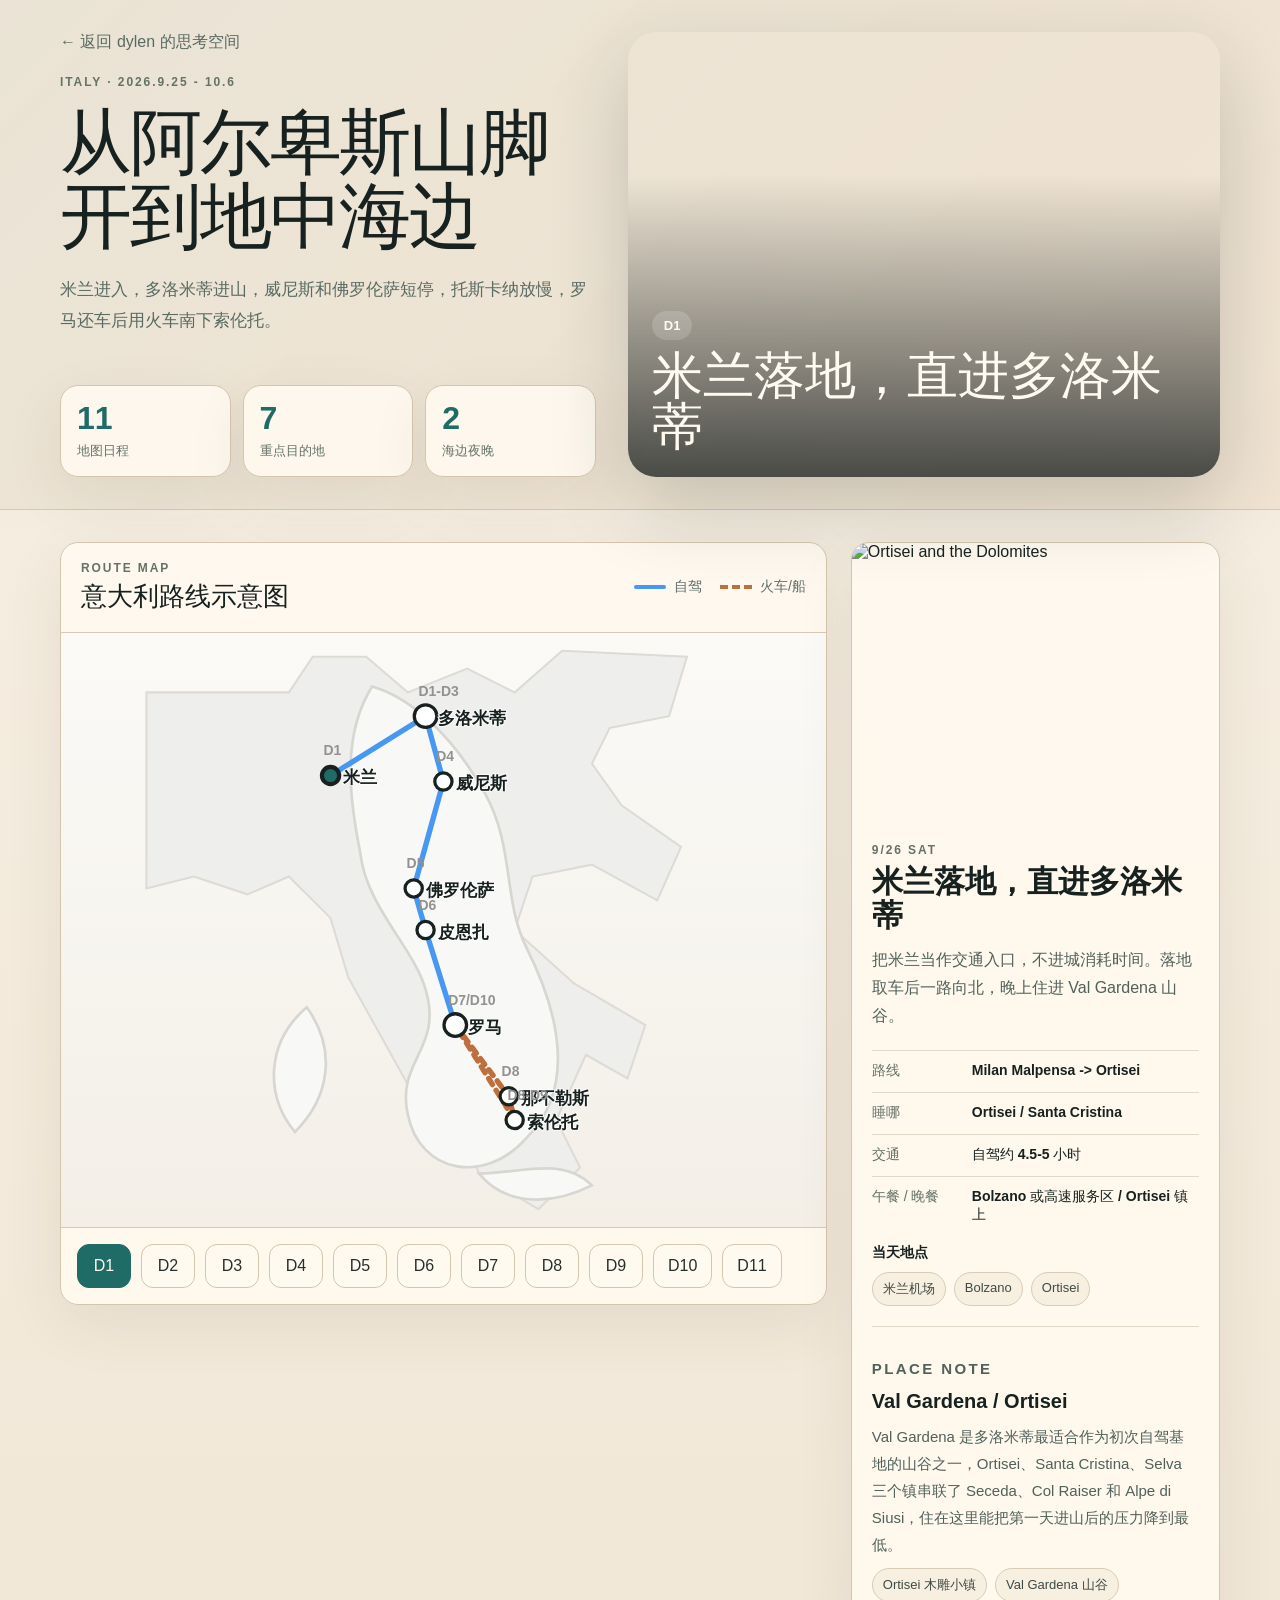
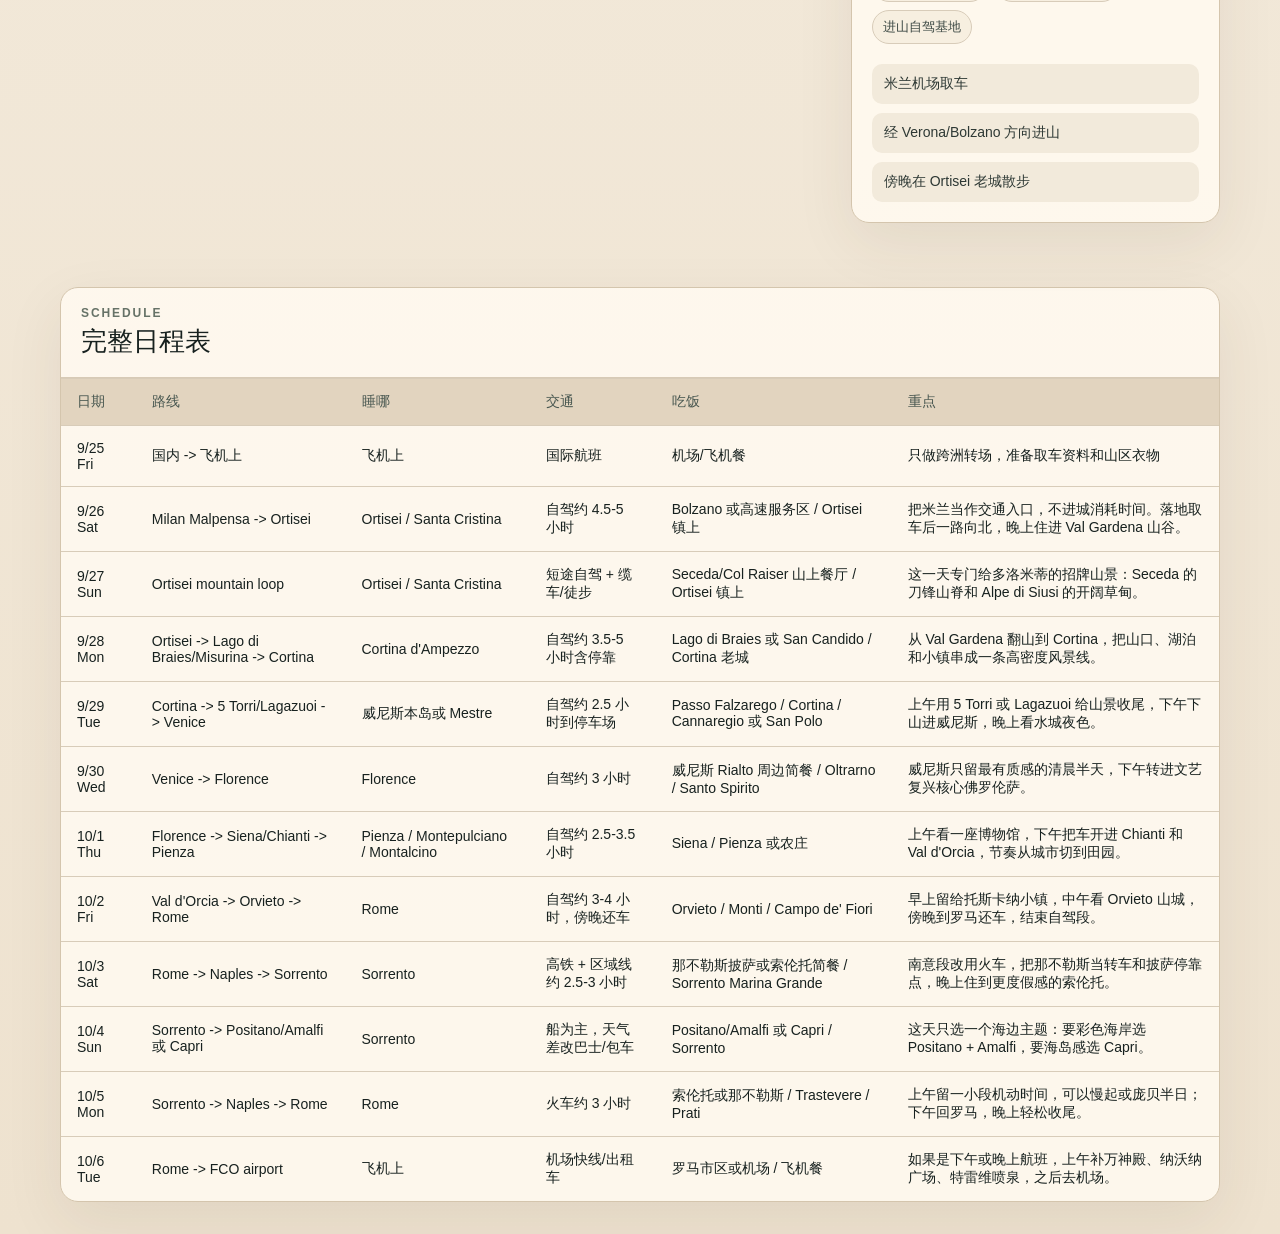
==== italy-october-trip.html @ 82076e87 "Update dylen thinking space" ====
<!doctype html>
<html lang="zh-CN">
  <head>
    <meta charset="utf-8" />
    <meta name="viewport" content="width=device-width, initial-scale=1" />
    <title>2026 十一意大利行程</title>
    <style>
      :root {
        --bg: #f2eadb;
        --paper: #fffaf0;
        --ink: #17211f;
        --muted: #596a63;
        --line: #d4c5ad;
        --teal: #1f6b65;
        --orange: #bf6f3d;
        --blue: #4698f3;
      }
      * { box-sizing: border-box; }
      body {
        margin: 0;
        background: radial-gradient(circle at top left, rgba(191,111,61,.14), transparent 34rem), linear-gradient(180deg,#f6efe3,#eee2cf);
        color: var(--ink);
        font-family: -apple-system, BlinkMacSystemFont, "Segoe UI", "PingFang SC", "Microsoft YaHei", sans-serif;
      }
      a { color: inherit; }
      .hero {
        border-bottom: 1px solid rgba(76,66,52,.16);
        background: linear-gradient(135deg, rgba(23,33,31,.05), rgba(191,111,61,.08)), #f5eedf;
      }
      .wrap {
        max-width: 1200px;
        margin: 0 auto;
        padding: 32px 20px;
      }
      .hero-grid {
        display: grid;
        grid-template-columns: .95fr 1.05fr;
        gap: 32px;
        align-items: stretch;
      }
      .eyebrow {
        margin: 0;
        color: #667267;
        font-size: 12px;
        font-weight: 700;
        letter-spacing: .16em;
        text-transform: uppercase;
      }
      h1 {
        margin: 16px 0 0;
        font-size: clamp(38px, 6vw, 72px);
        font-weight: 560;
        letter-spacing: -.03em;
        line-height: 1.03;
      }
      .lead {
        max-width: 620px;
        margin: 22px 0 0;
        color: var(--muted);
        font-size: 17px;
        line-height: 1.8;
      }
      .metrics {
        display: grid;
        grid-template-columns: repeat(3, 1fr);
        gap: 12px;
        margin-top: 48px;
      }
      .metric, .panel {
        border: 1px solid var(--line);
        border-radius: 18px;
        background: rgba(255,250,240,.9);
        box-shadow: 0 20px 60px rgba(67,55,39,.08);
      }
      .metric { padding: 16px; }
      .metric strong {
        display: block;
        color: var(--teal);
        font-size: 32px;
        line-height: 1;
      }
      .metric span {
        display: block;
        margin-top: 8px;
        color: #667267;
        font-size: 13px;
      }
      .hero-photo {
        min-height: 410px;
        overflow: hidden;
        border-radius: 28px;
        background: linear-gradient(180deg, transparent 32%, rgba(18,24,23,.75)), url("https://upload.wikimedia.org/wikipedia/commons/thumb/0/02/Urtij%C3%ABi_cun_l_Sela_Y_Saslonch_da_Tlesura.jpg/3840px-Urtij%C3%ABi_cun_l_Sela_Y_Saslonch_da_Tlesura.jpg") center/cover;
        box-shadow: 0 28px 80px rgba(29,39,37,.2);
        position: relative;
      }
      .hero-caption {
        position: absolute;
        left: 24px;
        right: 24px;
        bottom: 24px;
        color: #fffaf0;
      }
      .hero-caption span {
        display: inline-flex;
        margin-bottom: 10px;
        border-radius: 999px;
        background: rgba(255,255,255,.16);
        padding: 7px 12px;
        font-size: 13px;
        font-weight: 700;
      }
      .hero-caption strong {
        display: block;
        max-width: 560px;
        font-size: clamp(28px, 4vw, 54px);
        font-weight: 560;
        line-height: 1;
      }
      .main-grid {
        display: grid;
        grid-template-columns: 1.35fr .65fr;
        gap: 24px;
        align-items: start;
      }
      .panel-head {
        display: flex;
        align-items: center;
        justify-content: space-between;
        gap: 16px;
        border-bottom: 1px solid #d7cab6;
        padding: 18px 20px;
      }
      .panel-head h2, .table-title h2 {
        margin: 4px 0 0;
        font-size: 26px;
        font-weight: 560;
      }
      .legend {
        display: flex;
        gap: 18px;
        color: #61706b;
        font-size: 14px;
        white-space: nowrap;
      }
      .legend span { display: inline-flex; align-items: center; gap: 8px; }
      .swatch-drive, .swatch-rail { display: inline-block; width: 32px; }
      .swatch-drive { height: 4px; border-radius: 999px; background: var(--blue); }
      .swatch-rail { border-top: 4px dashed var(--orange); }
      .map {
        height: min(66vh, 620px);
        min-height: 460px;
        overflow: hidden;
        background: linear-gradient(180deg,#fbfaf7,#f3efe7);
      }
      .map svg { display: block; width: 100%; height: 100%; }
      .neighbor { fill: #eeeeec; stroke: #dedbd5; stroke-width: .35; }
      .italy, .island { fill: #f8f8f6; stroke: #d8d6d0; stroke-width: .45; }
      .drive, .rail { fill: none; stroke-linecap: round; stroke-linejoin: round; }
      .drive { stroke: var(--blue); stroke-width: .9; }
      .rail { stroke: var(--orange); stroke-dasharray: 1.2 1.15; stroke-width: .9; }
      .stop { cursor: pointer; }
      .stop circle {
        fill: #fff;
        stroke: #18211f;
        stroke-width: .55;
      }
      .stop.is-active circle {
        fill: var(--teal);
        stroke-width: .7;
      }
      .stop .day {
        fill: #929292;
        font-size: 2.35px;
        font-weight: 600;
      }
      .stop .name {
        fill: #17211f;
        font-size: 2.9px;
        font-weight: 800;
        paint-order: stroke;
        stroke: rgba(255,255,255,.78);
        stroke-width: .34;
      }
      .day-buttons {
        display: flex;
        flex-wrap: wrap;
        gap: 10px;
        border-top: 1px solid #d7cab6;
        padding: 16px;
      }
      .day-button {
        min-width: 54px;
        border: 1px solid var(--line);
        border-radius: 12px;
        background: var(--paper);
        padding: 12px 14px;
        color: #24302d;
        cursor: pointer;
        font: inherit;
      }
      .day-button.is-active {
        border-color: var(--teal);
        background: var(--teal);
        color: #fffaf0;
      }
      .detail {
        overflow: hidden;
      }
      .detail img {
        display: block;
        width: 100%;
        height: 280px;
        object-fit: cover;
      }
      .detail-body { padding: 20px; }
      .detail h2 {
        margin: 8px 0 0;
        font-size: 31px;
        line-height: 1.12;
      }
      .summary {
        margin: 12px 0 0;
        color: #51615b;
        line-height: 1.75;
      }
      .detail-lines {
        display: grid;
        gap: 12px;
        margin-top: 20px;
        font-size: 14px;
      }
      .line {
        display: grid;
        grid-template-columns: 90px 1fr;
        gap: 10px;
        border-top: 1px solid #e2d8c7;
        padding-top: 11px;
      }
      .line span { color: #667267; }
      .line strong { font-weight: 560; }
      .tags {
        display: flex;
        flex-wrap: wrap;
        gap: 8px;
        margin-top: 10px;
      }
      .tag {
        display: inline-flex;
        border: 1px solid #d8ccb9;
        border-radius: 999px;
        background: #f7efe0;
        padding: 7px 10px;
        color: #3e4a45;
        font-size: 13px;
      }
      .guide {
        margin-top: 20px;
        border-top: 1px solid #e2d8c7;
        padding-top: 18px;
      }
      .guide h3 {
        margin: 8px 0 0;
        font-size: 20px;
        font-weight: 560;
      }
      .guide p {
        margin: 10px 0 0;
        color: #50615b;
        font-size: 15px;
        line-height: 1.8;
      }
      .plans {
        margin: 20px 0 0;
        padding: 0;
        list-style: none;
        display: grid;
        gap: 9px;
      }
      .plans li {
        border-radius: 10px;
        background: #f2eadb;
        padding: 11px 12px;
        color: #2d3834;
        font-size: 14px;
      }
      .table-title { border-bottom: 1px solid #d7cab6; padding: 18px 20px; }
      .table-scroll { overflow-x: auto; }
      table {
        width: 100%;
        min-width: 1040px;
        border-collapse: collapse;
        text-align: left;
        font-size: 14px;
      }
      th {
        background: #e2d4bf;
        color: #485750;
        font-weight: 560;
      }
      th, td { padding: 14px 16px; }
      tr { border-top: 1px solid #d8ccb9; }
      tbody tr:hover { background: #f7efe0; }
      .home-link {
        display: inline-flex;
        margin-bottom: 22px;
        color: var(--muted);
        text-decoration: none;
      }
      @media (max-width: 900px) {
        .hero-grid, .main-grid { grid-template-columns: 1fr; }
        .metrics { margin-top: 28px; }
        .hero-photo { min-height: 300px; }
      }
      @media (max-width: 640px) {
        .wrap { padding: 24px 14px; }
        .metrics { grid-template-columns: 1fr; }
        .panel-head { align-items: flex-start; flex-direction: column; }
        .map { height: 430px; min-height: 430px; }
        .line { grid-template-columns: 1fr; gap: 3px; }
      }
    </style>
  </head>
  <body>
    <header class="hero">
      <div class="wrap hero-grid">
        <div>
          <a class="home-link" href="./">← 返回 dylen 的思考空间</a>
          <p class="eyebrow">Italy · 2026.9.25 - 10.6</p>
          <h1>从阿尔卑斯山脚开到地中海边</h1>
          <p class="lead">米兰进入，多洛米蒂进山，威尼斯和佛罗伦萨短停，托斯卡纳放慢，罗马还车后用火车南下索伦托。</p>
          <div class="metrics">
            <div class="metric"><strong>11</strong><span>地图日程</span></div>
            <div class="metric"><strong>7</strong><span>重点目的地</span></div>
            <div class="metric"><strong>2</strong><span>海边夜晚</span></div>
          </div>
        </div>
        <div class="hero-photo" id="heroPhoto">
          <div class="hero-caption"><span id="heroLabel">D1</span><strong id="heroTitle">米兰落地，直进多洛米蒂</strong></div>
        </div>
      </div>
    </header>

    <main>
      <section class="wrap main-grid">
        <div class="panel">
          <div class="panel-head">
            <div>
              <p class="eyebrow">Route map</p>
              <h2>意大利路线示意图</h2>
            </div>
            <div class="legend">
              <span><i class="swatch-drive"></i>自驾</span>
              <span><i class="swatch-rail"></i>火车/船</span>
            </div>
          </div>
          <div class="map" aria-label="Italy route map">
            <svg viewBox="0 0 100 100" role="img" aria-label="米兰、多洛米蒂、威尼斯、佛罗伦萨、托斯卡纳、罗马、那不勒斯、索伦托路线图">
              <path class="neighbor" d="M0 10 L24 10 L28 4 L37 4 L44 10 L54 6 L62 10 L70 3 L91 4 L88 14 L78 16 L75 22 L80 29 L90 36 L86 45 L75 39 L65 41 L62 50 L72 59 L84 66 L81 75 L74 71 L69 82 L73 90 L66 97 L56 91 L51 79 L44 76 L39 67 L34 58 L31 48 L24 41 L17 44 L8 41 L0 43 Z" />
              <path class="italy" d="M38 9 C45 11 52 18 57 27 C62 36 60 45 64 53 C70 65 72 77 64 85 C57 93 46 91 44 81 C42 72 50 70 47 60 C45 53 37 46 36 37 C34 27 33 17 38 9 Z" />
              <path class="island" d="M56 91 C63 91 70 88 75 93 C69 96 61 97 56 91 Z" />
              <path class="island" d="M27 63 C32 70 31 78 25 84 C20 78 20 69 27 63 Z" />
              <path class="drive" d="M31 24 L47 14 L50 25 L45 43 L47 50 L52 66" />
              <path class="rail" d="M52 66 L61 78 L62 82" />
              <path class="rail" d="M62 82 L52 66" />
              <g id="mapStops"></g>
            </svg>
          </div>
          <div class="day-buttons" id="dayButtons"></div>
        </div>

        <aside class="panel detail">
          <img id="detailImage" src="" alt="" />
          <div class="detail-body">
            <p class="eyebrow" id="detailDate"></p>
            <h2 id="detailTitle"></h2>
            <p class="summary" id="detailSummary"></p>
            <div class="detail-lines" id="detailLines"></div>
            <div style="margin-top:20px">
              <p style="margin:0 0 8px;font-size:14px;font-weight:650">当天地点</p>
              <div class="tags" id="placeTags"></div>
            </div>
            <div class="guide">
              <p class="eyebrow">Place note</p>
              <h3 id="guideTitle"></h3>
              <p id="guideIntro"></p>
              <div class="tags" id="guideTags"></div>
            </div>
            <ol class="plans" id="plans"></ol>
          </div>
        </aside>
      </section>

      <section class="wrap">
        <div class="panel">
          <div class="table-title">
            <p class="eyebrow">Schedule</p>
            <h2>完整日程表</h2>
          </div>
          <div class="table-scroll">
            <table>
              <thead>
                <tr><th>日期</th><th>路线</th><th>睡哪</th><th>交通</th><th>吃饭</th><th>重点</th></tr>
              </thead>
              <tbody id="scheduleRows"></tbody>
            </table>
          </div>
        </div>
      </section>
    </main>

    <script>
      const images = {
        ortisei: "https://upload.wikimedia.org/wikipedia/commons/thumb/0/02/Urtij%C3%ABi_cun_l_Sela_Y_Saslonch_da_Tlesura.jpg/3840px-Urtij%C3%ABi_cun_l_Sela_Y_Saslonch_da_Tlesura.jpg",
        cortina: "https://upload.wikimedia.org/wikipedia/commons/thumb/3/36/Faloria_Cortina_d%27Ampezzo_10.jpg/3840px-Faloria_Cortina_d%27Ampezzo_10.jpg",
        venice: "https://upload.wikimedia.org/wikipedia/commons/thumb/4/4f/Venezia_aerial_view.jpg/3840px-Venezia_aerial_view.jpg",
        florence: "https://upload.wikimedia.org/wikipedia/commons/thumb/d/d2/FirenzeDec092023_01.jpg/3840px-FirenzeDec092023_01.jpg",
        tuscany: "https://upload.wikimedia.org/wikipedia/commons/thumb/b/b3/I_cipressi_della_Val_D%27Orcia.jpg/3840px-I_cipressi_della_Val_D%27Orcia.jpg",
        rome: "https://upload.wikimedia.org/wikipedia/commons/7/7e/Trevi_Fountain%2C_Rome%2C_Italy_2_-_May_2007.jpg",
        sorrento: "https://upload.wikimedia.org/wikipedia/commons/f/f7/View_of_Sorrento.jpg",
        positano: "https://upload.wikimedia.org/wikipedia/commons/thumb/9/9b/Positano_Sunset.JPG/3840px-Positano_Sunset.JPG",
        pantheon: "https://upload.wikimedia.org/wikipedia/commons/thumb/7/7b/Pantheon_%28Rome%29_-_Right_side_and_front.jpg/3840px-Pantheon_%28Rome%29_-_Right_side_and_front.jpg",
        trastevere: "https://upload.wikimedia.org/wikipedia/commons/d/de/Santa_Maria_in_Trastevere_fountain.jpg"
      };
      const days = [
        {id:1,label:"D1",date:"9/26 Sat",title:"米兰落地，直进多洛米蒂",route:"Milan Malpensa -> Ortisei",sleep:"Ortisei / Santa Cristina",transport:"自驾约 4.5-5 小时",lunch:"Bolzano 或高速服务区",dinner:"Ortisei 镇上",summary:"把米兰当作交通入口，不进城消耗时间。落地取车后一路向北，晚上住进 Val Gardena 山谷。",plan:["米兰机场取车","经 Verona/Bolzano 方向进山","傍晚在 Ortisei 老城散步"],places:["米兰机场","Bolzano","Ortisei"],guideTitle:"Val Gardena / Ortisei",guideIntro:"Val Gardena 是多洛米蒂最适合作为初次自驾基地的山谷之一，Ortisei、Santa Cristina、Selva 三个镇串联了 Seceda、Col Raiser 和 Alpe di Siusi，住在这里能把第一天进山后的压力降到最低。",guideHighlights:["Ortisei 木雕小镇","Val Gardena 山谷","进山自驾基地"],image:images.ortisei,imageAlt:"Ortisei and the Dolomites"},
        {id:2,label:"D2",date:"9/27 Sun",title:"Seceda 与 Alpe di Siusi",route:"Ortisei mountain loop",sleep:"Ortisei / Santa Cristina",transport:"短途自驾 + 缆车/徒步",lunch:"Seceda/Col Raiser 山上餐厅",dinner:"Ortisei 镇上",summary:"这一天专门给多洛米蒂的招牌山景：Seceda 的刀锋山脊和 Alpe di Siusi 的开阔草甸。",plan:["上午 Seceda 或 Col Raiser 看刀锋山脊","下午 Alpe di Siusi 轻徒步","日落前回镇上"],places:["Seceda","Col Raiser","Alpe di Siusi"],guideTitle:"Seceda + Alpe di Siusi",guideIntro:"Seceda 是多洛米蒂最有辨识度的山脊景观，适合把缆车和轻徒步结合；Alpe di Siusi 更开阔舒缓，草甸、木屋和远山组合很适合秋天慢走。",guideHighlights:["Seceda 刀锋山脊","Alpe di Siusi 草甸","轻徒步优先"],image:images.ortisei,imageAlt:"Seceda ridge in the Dolomites"},
        {id:3,label:"D3",date:"9/28 Mon",title:"横穿多洛米蒂到 Cortina",route:"Ortisei -> Lago di Braies/Misurina -> Cortina",sleep:"Cortina d'Ampezzo",transport:"自驾约 3.5-5 小时含停靠",lunch:"Lago di Braies 或 San Candido",dinner:"Cortina 老城",summary:"从 Val Gardena 翻山到 Cortina，把山口、湖泊和小镇串成一条高密度风景线。",plan:["走 Passo Gardena 山路","Braies 或 Misurina 二选一","傍晚到 Cortina"],places:["Passo Gardena","Lago di Braies","Cortina d'Ampezzo"],guideTitle:"Cortina d'Ampezzo",guideIntro:"Cortina 更像一个山地度假镇，适合衔接 5 Torri、Lagazuoi、Misurina 和 Braies 一线。它让进威尼斯前的山景收尾更顺，也能避免从 Ortisei 一口气开太远。",guideHighlights:["Passo Gardena","Lago di Braies","Cortina 老城"],image:images.cortina,imageAlt:"Cortina d'Ampezzo and Dolomite peaks"},
        {id:4,label:"D4",date:"9/29 Tue",title:"山景收尾，进威尼斯",route:"Cortina -> 5 Torri/Lagazuoi -> Venice",sleep:"威尼斯本岛或 Mestre",transport:"自驾约 2.5 小时到停车场",lunch:"Passo Falzarego / Cortina",dinner:"Cannaregio 或 San Polo",summary:"上午用 5 Torri 或 Lagazuoi 给山景收尾，下午下山进威尼斯，晚上看水城夜色。",plan:["上午 5 Torri 或 Lagazuoi","下午开往威尼斯","车停 Piazzale Roma 或 Tronchetto"],places:["5 Torri","Lagazuoi","Venice"],guideTitle:"威尼斯 Venice",guideIntro:"威尼斯最值得留清晨和夜晚。白天人流会冲淡体验，早晚的圣马可、Rialto 与 Cannaregio 更适合短停；车停在岛外或入口停车场，不要开进历史区。",guideHighlights:["San Marco","Rialto","Cannaregio 夜晚"],image:images.venice,imageAlt:"Grand Canal in Venice"},
        {id:5,label:"D5",date:"9/30 Wed",title:"威尼斯清晨，佛罗伦萨夜晚",route:"Venice -> Florence",sleep:"Florence",transport:"自驾约 3 小时",lunch:"威尼斯 Rialto 周边简餐",dinner:"Oltrarno / Santo Spirito",summary:"威尼斯只留最有质感的清晨半天，下午转进文艺复兴核心佛罗伦萨。",plan:["清晨圣马可广场、总督宫外观、Rialto","下午去佛罗伦萨","夜游大教堂、老桥"],places:["San Marco","Rialto","Florence Duomo"],guideTitle:"佛罗伦萨 Florence",guideIntro:"佛罗伦萨适合精简为一座重点美术馆加夜间城市漫步。乌菲兹和学院美术馆二选一，留体力给托斯卡纳；晚上看大教堂、老桥和 Oltrarno 更舒服。",guideHighlights:["圣母百花大教堂","乌菲兹/学院二选一","老桥夜景"],image:images.florence,imageAlt:"Florence Duomo skyline"},
        {id:6,label:"D6",date:"10/1 Thu",title:"佛罗伦萨到托斯卡纳田园",route:"Florence -> Siena/Chianti -> Pienza",sleep:"Pienza / Montepulciano / Montalcino",transport:"自驾约 2.5-3.5 小时",lunch:"Siena",dinner:"Pienza 或农庄",summary:"上午看一座博物馆，下午把车开进 Chianti 和 Val d'Orcia，节奏从城市切到田园。",plan:["上午乌菲兹或学院美术馆二选一","下午 Siena 或 San Gimignano 二选一","黄昏到 Val d'Orcia"],places:["Uffizi","Siena","Pienza"],guideTitle:"托斯卡纳 / Val d'Orcia",guideIntro:"Val d'Orcia 是这趟自驾最值得慢下来的地方：起伏丘陵、柏树路、Pienza 和 Montepulciano 都适合黄昏时段。这里不要赶景点数量，重点是路上的节奏。",guideHighlights:["Siena 午餐","Pienza 黄昏","Val d'Orcia 田园"],image:images.tuscany,imageAlt:"Val d'Orcia countryside in Tuscany"},
        {id:7,label:"D7",date:"10/2 Fri",title:"托斯卡纳，经 Orvieto 到罗马",route:"Val d'Orcia -> Orvieto -> Rome",sleep:"Rome",transport:"自驾约 3-4 小时，傍晚还车",lunch:"Orvieto",dinner:"Monti / Campo de' Fiori",summary:"早上留给托斯卡纳小镇，中午看 Orvieto 山城，傍晚到罗马还车，结束自驾段。",plan:["早上皮恩扎/蒙特普尔恰诺慢逛","中午 Orvieto","傍晚罗马还车"],places:["Pienza","Orvieto","Rome"],guideTitle:"罗马 Rome",guideIntro:"罗马这版不是重游，而是承担还车、南意中转和返程。建议住交通顺的位置，补经典街区而不塞博物馆；还车尽量避开历史中心 ZTL。",guideHighlights:["Orvieto 中转","罗马还车","Monti 晚餐"],image:images.rome,imageAlt:"Colosseum in Rome"},
        {id:8,label:"D8",date:"10/3 Sat",title:"罗马南下索伦托",route:"Rome -> Naples -> Sorrento",sleep:"Sorrento",transport:"高铁 + 区域线约 2.5-3 小时",lunch:"那不勒斯披萨或索伦托简餐",dinner:"Sorrento Marina Grande",summary:"南意段改用火车，把那不勒斯当转车和披萨停靠点，晚上住到更度假感的索伦托。",plan:["罗马高铁到那不勒斯","转 Campania Express/Circumvesuviana 到索伦托","下午海边和老城"],places:["Naples","Sorrento","Marina Grande"],guideTitle:"那不勒斯 + 索伦托",guideIntro:"索伦托比那不勒斯更符合海边度假感，也方便当天往返 Capri、Positano 和 Amalfi。那不勒斯在这版里做转车和披萨停靠点即可。",guideHighlights:["那不勒斯披萨","Sorrento 老城","Marina Grande"],image:images.sorrento,imageAlt:"Sorrento coast"},
        {id:9,label:"D9",date:"10/4 Sun",title:"阿马尔菲海岸或卡普里",route:"Sorrento -> Positano/Amalfi 或 Capri",sleep:"Sorrento",transport:"船为主，天气差改巴士/包车",lunch:"Positano/Amalfi 或 Capri",dinner:"Sorrento",summary:"这天只选一个海边主题：要彩色海岸选 Positano + Amalfi，要海岛感选 Capri。",plan:["海况好选 Capri 或 Positano + Amalfi","只选一个主题，不做全塞满","傍晚回索伦托"],places:["Positano","Amalfi","Capri"],guideTitle:"阿马尔菲海岸 / Capri",guideIntro:"这一天只选一个海边主题：要彩色海岸选 Positano + Amalfi，要海岛感选 Capri。10 月初仍有南意余温，但船班和海况要当天确认。",guideHighlights:["Positano","Amalfi","Capri 二选一"],image:images.positano,imageAlt:"Positano on the Amalfi Coast"},
        {id:10,label:"D10",date:"10/5 Mon",title:"索伦托回罗马",route:"Sorrento -> Naples -> Rome",sleep:"Rome",transport:"火车约 3 小时",lunch:"索伦托或那不勒斯",dinner:"Trastevere / Prati",summary:"上午留一小段机动时间，可以慢起或庞贝半日；下午回罗马，晚上轻松收尾。",plan:["上午慢起或庞贝半日","下午回罗马","晚上轻松吃饭"],places:["Pompeii optional","Naples","Rome"],guideTitle:"罗马收尾",guideIntro:"回罗马这天要给返程留余量。如果想加一点历史感，庞贝半日很顺路；如果更想舒服，就索伦托慢起后直接回罗马吃晚饭。",guideHighlights:["庞贝可选","回罗马","Trastevere/Prati 晚餐"],image:images.trastevere,imageAlt:"Evening streets in Rome"},
        {id:11,label:"D11",date:"10/6 Tue",title:"罗马返程",route:"Rome -> FCO airport",sleep:"飞机上",transport:"机场快线/出租车",lunch:"罗马市区或机场",dinner:"飞机餐",summary:"如果是下午或晚上航班，上午补万神殿、纳沃纳广场、特雷维喷泉，之后去机场。",plan:["半天罗马轻量散步","提前 3 小时到机场","10/7 抵达国内"],places:["Pantheon","Piazza Navona","FCO"],guideTitle:"罗马返程半日",guideIntro:"如果航班时间允许，上午用万神殿、纳沃纳广场、特雷维喷泉做轻量散步，不安排需要预约和排队的大景点，下午从市区去 FCO。",guideHighlights:["Pantheon","Piazza Navona","FCO 机场"],image:images.pantheon,imageAlt:"Pantheon in Rome"}
      ];
      const stops = [
        {key:"milan",name:"米兰",days:"D1",x:31,y:24,dayId:1},
        {key:"dolomites",name:"多洛米蒂",days:"D1-D3",x:47,y:14,dayId:2},
        {key:"venice",name:"威尼斯",days:"D4",x:50,y:25,dayId:4},
        {key:"florence",name:"佛罗伦萨",days:"D5",x:45,y:43,dayId:5},
        {key:"pienza",name:"皮恩扎",days:"D6",x:47,y:50,dayId:6},
        {key:"rome",name:"罗马",days:"D7/D10",x:52,y:66,dayId:7},
        {key:"naples",name:"那不勒斯",days:"D8",x:61,y:78,dayId:8},
        {key:"sorrento",name:"索伦托",days:"D8-D9",x:62,y:82,dayId:9}
      ];
      const tableRows = [{date:"9/25 Fri", route:"国内 -> 飞机上", sleep:"飞机上", transport:"国际航班", meals:"机场/飞机餐", focus:"只做跨洲转场，准备取车资料和山区衣物"}].concat(days.map(day => ({date:day.date, route:day.route, sleep:day.sleep, transport:day.transport, meals:`${day.lunch} / ${day.dinner}`, focus:day.summary})));
      let selectedId = 1;
      const esc = (value) => String(value).replace(/[&<>"']/g, (char) => ({ "&":"&amp;", "<":"&lt;", ">":"&gt;", '"':"&quot;", "'":"&#039;" }[char]));
      function renderMap() {
        document.querySelector("#mapStops").innerHTML = stops.map((stop) => `
          <g class="stop ${stop.dayId === selectedId ? "is-active" : ""}" data-day="${stop.dayId}" tabindex="0" role="button" aria-label="查看 ${esc(stop.days)} ${esc(stop.name)}">
            <circle cx="${stop.x}" cy="${stop.y}" r="${stop.key === "dolomites" || stop.key === "rome" ? 1.9 : 1.45}"></circle>
            <text class="day" x="${stop.x - 1.2}" y="${stop.y - 3.4}">${esc(stop.days)}</text>
            <text class="name" x="${stop.x + 2.1}" y="${stop.y + 1.3}">${esc(stop.name)}</text>
          </g>
        `).join("");
      }
      function renderButtons() {
        document.querySelector("#dayButtons").innerHTML = days.map(day => `<button class="day-button ${day.id === selectedId ? "is-active" : ""}" data-day="${day.id}" type="button">${day.label}</button>`).join("");
      }
      function renderDetail() {
        const day = days.find(item => item.id === selectedId) || days[0];
        document.querySelector("#heroPhoto").style.backgroundImage = `linear-gradient(180deg, transparent 32%, rgba(18,24,23,.75)), url("${day.image}")`;
        document.querySelector("#heroLabel").textContent = day.label;
        document.querySelector("#heroTitle").textContent = day.title;
        document.querySelector("#detailImage").src = day.image;
        document.querySelector("#detailImage").alt = day.imageAlt;
        document.querySelector("#detailDate").textContent = day.date;
        document.querySelector("#detailTitle").textContent = day.title;
        document.querySelector("#detailSummary").textContent = day.summary;
        document.querySelector("#detailLines").innerHTML = [
          ["路线", day.route],
          ["睡哪", day.sleep],
          ["交通", day.transport],
          ["午餐 / 晚餐", `${day.lunch} / ${day.dinner}`]
        ].map(([label, value]) => `<div class="line"><span>${esc(label)}</span><strong>${esc(value)}</strong></div>`).join("");
        document.querySelector("#placeTags").innerHTML = day.places.map(item => `<span class="tag">${esc(item)}</span>`).join("");
        document.querySelector("#guideTitle").textContent = day.guideTitle;
        document.querySelector("#guideIntro").textContent = day.guideIntro;
        document.querySelector("#guideTags").innerHTML = day.guideHighlights.map(item => `<span class="tag">${esc(item)}</span>`).join("");
        document.querySelector("#plans").innerHTML = day.plan.map(item => `<li>${esc(item)}</li>`).join("");
      }
      function renderTable() {
        document.querySelector("#scheduleRows").innerHTML = tableRows.map(row => `<tr><td>${esc(row.date)}</td><td>${esc(row.route)}</td><td>${esc(row.sleep)}</td><td>${esc(row.transport)}</td><td>${esc(row.meals)}</td><td>${esc(row.focus)}</td></tr>`).join("");
      }
      function selectDay(id) {
        selectedId = Number(id);
        renderMap();
        renderButtons();
        renderDetail();
      }
      document.addEventListener("click", (event) => {
        const target = event.target.closest("[data-day]");
        if (target) selectDay(target.dataset.day);
      });
      document.addEventListener("keydown", (event) => {
        const target = event.target.closest("[data-day]");
        if (target && (event.key === "Enter" || event.key === " ")) {
          event.preventDefault();
          selectDay(target.dataset.day);
        }
      });
      renderMap();
      renderButtons();
      renderDetail();
      renderTable();
    </script>
  </body>
</html>
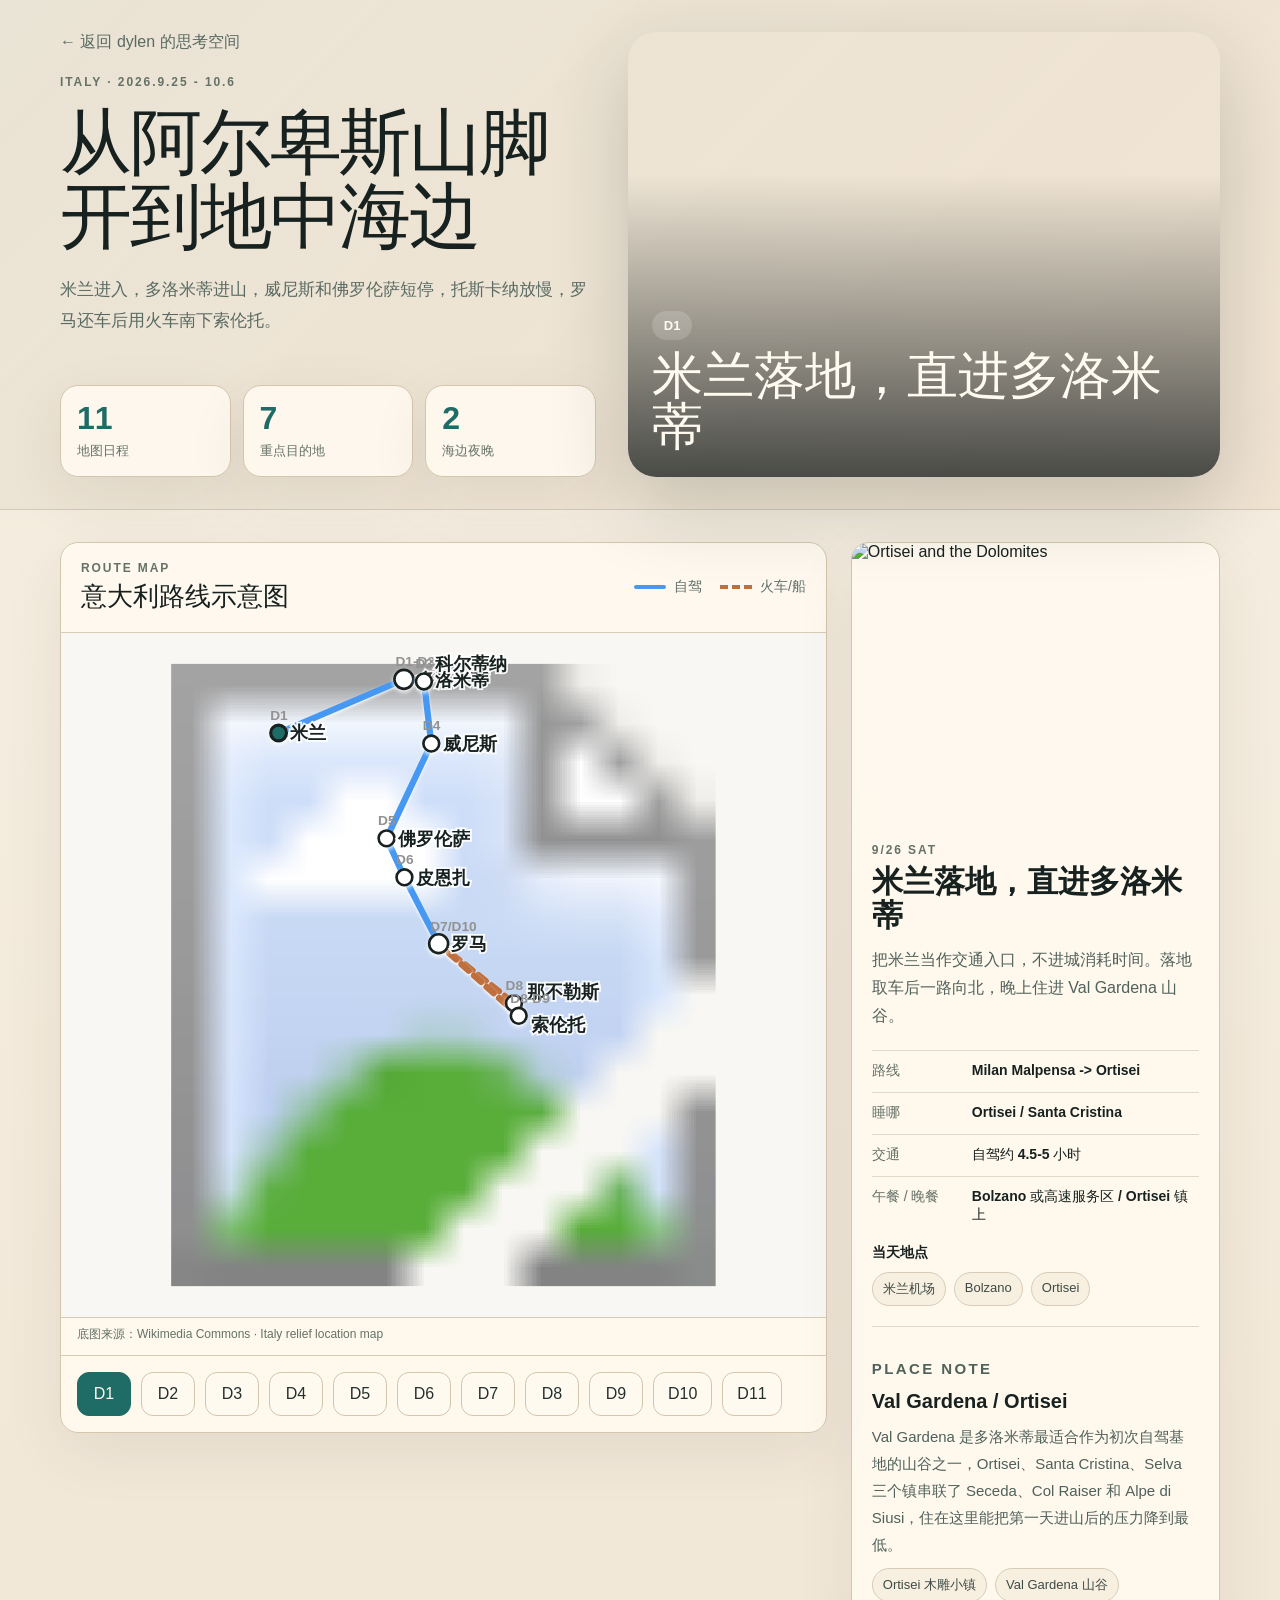
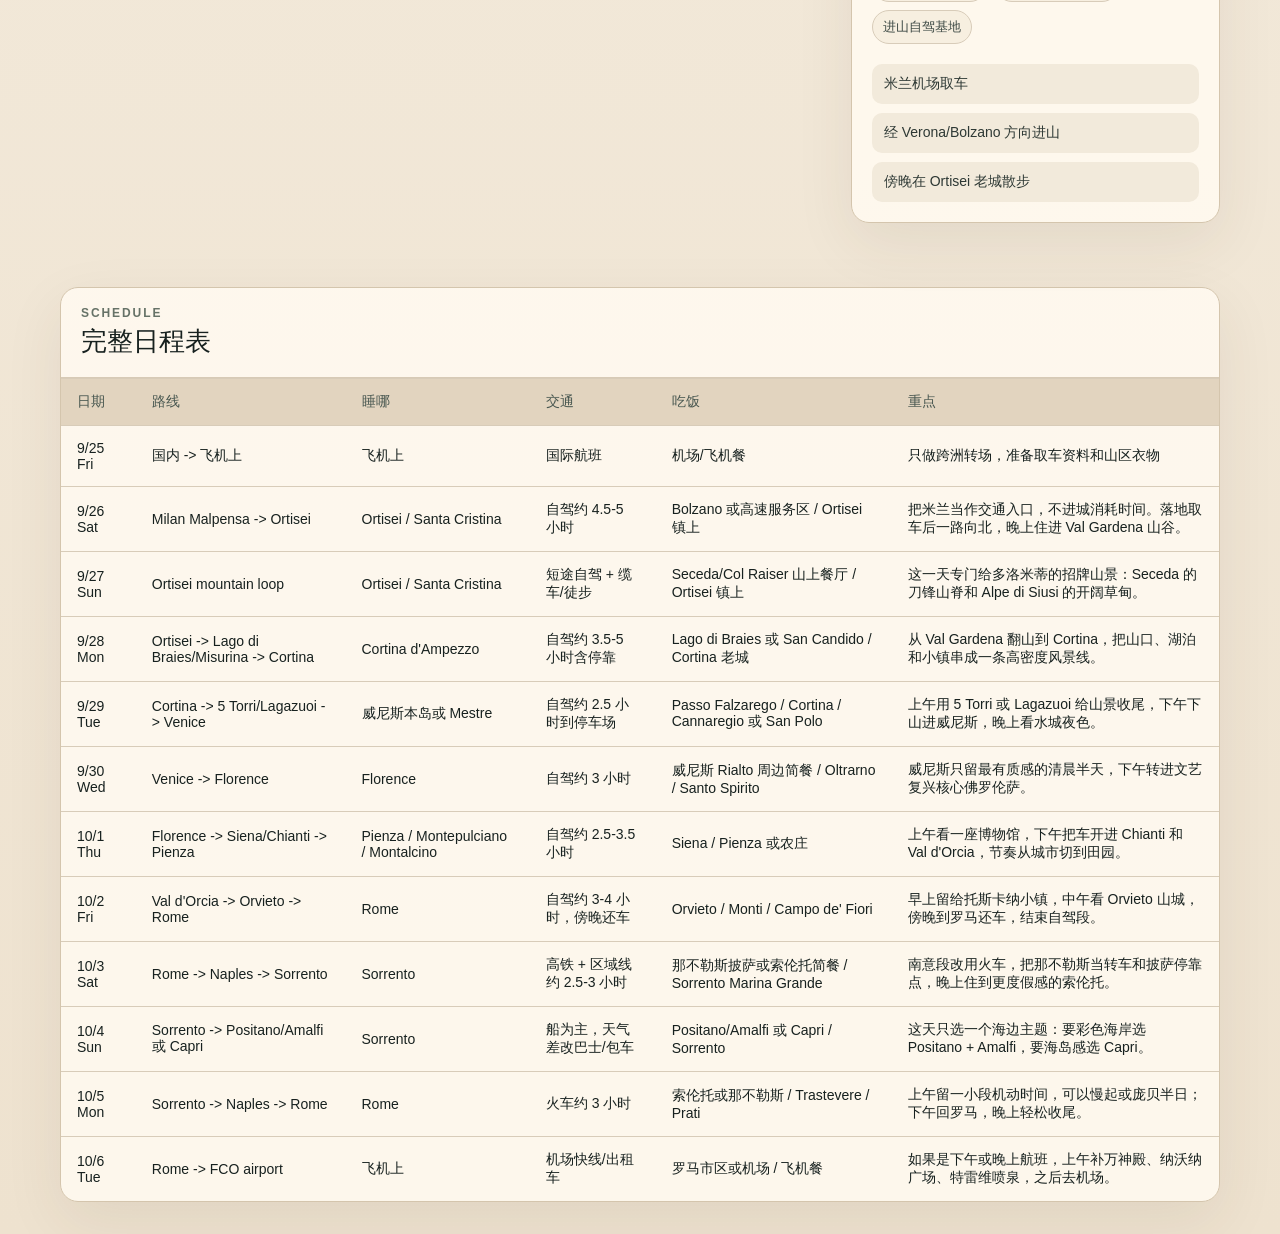
==== commit 8fe5aa84: "Update dylen thinking space" ====
--- a/italy-october-trip.html
+++ b/italy-october-trip.html
@@ -147,39 +147,50 @@
       .swatch-drive { height: 4px; border-radius: 999px; background: var(--blue); }
       .swatch-rail { border-top: 4px dashed var(--orange); }
       .map {
-        height: min(66vh, 620px);
-        min-height: 460px;
+        height: min(76vh, 760px);
+        min-height: 560px;
         overflow: hidden;
-        background: linear-gradient(180deg,#fbfaf7,#f3efe7);
+        background: #f8f7f3;
       }
       .map svg { display: block; width: 100%; height: 100%; }
-      .neighbor { fill: #eeeeec; stroke: #dedbd5; stroke-width: .35; }
-      .italy, .island { fill: #f8f8f6; stroke: #d8d6d0; stroke-width: .45; }
+      .map-credit {
+        position: absolute;
+      }
       .drive, .rail { fill: none; stroke-linecap: round; stroke-linejoin: round; }
-      .drive { stroke: var(--blue); stroke-width: .9; }
-      .rail { stroke: var(--orange); stroke-dasharray: 1.2 1.15; stroke-width: .9; }
+      .drive {
+        stroke: var(--blue);
+        stroke-width: 12;
+        filter: drop-shadow(0 3px 3px rgba(255,255,255,.9));
+      }
+      .rail {
+        stroke: var(--orange);
+        stroke-dasharray: 18 14;
+        stroke-width: 12;
+        filter: drop-shadow(0 3px 3px rgba(255,255,255,.9));
+      }
       .stop { cursor: pointer; }
       .stop circle {
         fill: #fff;
         stroke: #18211f;
-        stroke-width: .55;
+        stroke-width: 5;
+        filter: drop-shadow(0 4px 4px rgba(255,255,255,.95));
       }
       .stop.is-active circle {
         fill: var(--teal);
-        stroke-width: .7;
+        stroke-width: 6;
       }
       .stop .day {
         fill: #929292;
-        font-size: 2.35px;
+        font-size: 26px;
         font-weight: 600;
       }
       .stop .name {
         fill: #17211f;
-        font-size: 2.9px;
+        font-size: 34px;
         font-weight: 800;
         paint-order: stroke;
-        stroke: rgba(255,255,255,.78);
-        stroke-width: .34;
+        stroke: rgba(255,255,255,.9);
+        stroke-width: 7;
       }
       .day-buttons {
         display: flex;
@@ -354,17 +365,15 @@
             </div>
           </div>
           <div class="map" aria-label="Italy route map">
-            <svg viewBox="0 0 100 100" role="img" aria-label="米兰、多洛米蒂、威尼斯、佛罗伦萨、托斯卡纳、罗马、那不勒斯、索伦托路线图">
-              <path class="neighbor" d="M0 10 L24 10 L28 4 L37 4 L44 10 L54 6 L62 10 L70 3 L91 4 L88 14 L78 16 L75 22 L80 29 L90 36 L86 45 L75 39 L65 41 L62 50 L72 59 L84 66 L81 75 L74 71 L69 82 L73 90 L66 97 L56 91 L51 79 L44 76 L39 67 L34 58 L31 48 L24 41 L17 44 L8 41 L0 43 Z" />
-              <path class="italy" d="M38 9 C45 11 52 18 57 27 C62 36 60 45 64 53 C70 65 72 77 64 85 C57 93 46 91 44 81 C42 72 50 70 47 60 C45 53 37 46 36 37 C34 27 33 17 38 9 Z" />
-              <path class="island" d="M56 91 C63 91 70 88 75 93 C69 96 61 97 56 91 Z" />
-              <path class="island" d="M27 63 C32 70 31 78 25 84 C20 78 20 69 27 63 Z" />
-              <path class="drive" d="M31 24 L47 14 L50 25 L45 43 L47 50 L52 66" />
-              <path class="rail" d="M52 66 L61 78 L62 82" />
-              <path class="rail" d="M62 82 L52 66" />
+            <svg viewBox="0 0 1034 1299" role="img" aria-label="基于真实意大利地图的米兰、多洛米蒂、威尼斯、佛罗伦萨、托斯卡纳、罗马、那不勒斯、索伦托路线图">
+              <image href="https://upload.wikimedia.org/wikipedia/commons/7/79/Italy_relief_location_map.jpg" x="0" y="0" width="1034" height="1299" preserveAspectRatio="xMidYMid meet"></image>
+              <path class="drive" d="M204 190 L442 88 L480 92 L494 210 L409 390 L443 464 L508 590" />
+              <path class="rail" d="M508 590 L651 703 L660 727" />
+              <path class="rail" d="M660 727 L508 590" />
               <g id="mapStops"></g>
             </svg>
           </div>
+          <p style="margin:0;padding:8px 16px 12px;border-top:1px solid #d7cab6;color:#667267;font-size:12px">底图来源：Wikimedia Commons · Italy relief location map</p>
           <div class="day-buttons" id="dayButtons"></div>
         </div>
 
@@ -435,14 +444,15 @@
         {id:11,label:"D11",date:"10/6 Tue",title:"罗马返程",route:"Rome -> FCO airport",sleep:"飞机上",transport:"机场快线/出租车",lunch:"罗马市区或机场",dinner:"飞机餐",summary:"如果是下午或晚上航班，上午补万神殿、纳沃纳广场、特雷维喷泉，之后去机场。",plan:["半天罗马轻量散步","提前 3 小时到机场","10/7 抵达国内"],places:["Pantheon","Piazza Navona","FCO"],guideTitle:"罗马返程半日",guideIntro:"如果航班时间允许，上午用万神殿、纳沃纳广场、特雷维喷泉做轻量散步，不安排需要预约和排队的大景点，下午从市区去 FCO。",guideHighlights:["Pantheon","Piazza Navona","FCO 机场"],image:images.pantheon,imageAlt:"Pantheon in Rome"}
       ];
       const stops = [
-        {key:"milan",name:"米兰",days:"D1",x:31,y:24,dayId:1},
-        {key:"dolomites",name:"多洛米蒂",days:"D1-D3",x:47,y:14,dayId:2},
-        {key:"venice",name:"威尼斯",days:"D4",x:50,y:25,dayId:4},
-        {key:"florence",name:"佛罗伦萨",days:"D5",x:45,y:43,dayId:5},
-        {key:"pienza",name:"皮恩扎",days:"D6",x:47,y:50,dayId:6},
-        {key:"rome",name:"罗马",days:"D7/D10",x:52,y:66,dayId:7},
-        {key:"naples",name:"那不勒斯",days:"D8",x:61,y:78,dayId:8},
-        {key:"sorrento",name:"索伦托",days:"D8-D9",x:62,y:82,dayId:9}
+        {key:"milan",name:"米兰",days:"D1",x:204,y:190,dayId:1,dx:22,dy:12},
+        {key:"dolomites",name:"多洛米蒂",days:"D1-D3",x:442,y:88,dayId:2,dx:24,dy:12},
+        {key:"cortina",name:"科尔蒂纳",days:"D3",x:480,y:92,dayId:3,dx:22,dy:-22},
+        {key:"venice",name:"威尼斯",days:"D4",x:494,y:210,dayId:4,dx:22,dy:12},
+        {key:"florence",name:"佛罗伦萨",days:"D5",x:409,y:390,dayId:5,dx:22,dy:12},
+        {key:"pienza",name:"皮恩扎",days:"D6",x:443,y:464,dayId:6,dx:22,dy:12},
+        {key:"rome",name:"罗马",days:"D7/D10",x:508,y:590,dayId:7,dx:24,dy:12},
+        {key:"naples",name:"那不勒斯",days:"D8",x:651,y:703,dayId:8,dx:24,dy:-10},
+        {key:"sorrento",name:"索伦托",days:"D8-D9",x:660,y:727,dayId:9,dx:24,dy:28}
       ];
       const tableRows = [{date:"9/25 Fri", route:"国内 -> 飞机上", sleep:"飞机上", transport:"国际航班", meals:"机场/飞机餐", focus:"只做跨洲转场，准备取车资料和山区衣物"}].concat(days.map(day => ({date:day.date, route:day.route, sleep:day.sleep, transport:day.transport, meals:`${day.lunch} / ${day.dinner}`, focus:day.summary})));
       let selectedId = 1;
@@ -450,9 +460,9 @@
       function renderMap() {
         document.querySelector("#mapStops").innerHTML = stops.map((stop) => `
           <g class="stop ${stop.dayId === selectedId ? "is-active" : ""}" data-day="${stop.dayId}" tabindex="0" role="button" aria-label="查看 ${esc(stop.days)} ${esc(stop.name)}">
-            <circle cx="${stop.x}" cy="${stop.y}" r="${stop.key === "dolomites" || stop.key === "rome" ? 1.9 : 1.45}"></circle>
-            <text class="day" x="${stop.x - 1.2}" y="${stop.y - 3.4}">${esc(stop.days)}</text>
-            <text class="name" x="${stop.x + 2.1}" y="${stop.y + 1.3}">${esc(stop.name)}</text>
+            <circle cx="${stop.x}" cy="${stop.y}" r="${stop.key === "dolomites" || stop.key === "rome" ? 18 : 15}"></circle>
+            <text class="day" x="${stop.x - 16}" y="${stop.y - 25}">${esc(stop.days)}</text>
+            <text class="name" x="${stop.x + stop.dx}" y="${stop.y + stop.dy}">${esc(stop.name)}</text>
           </g>
         `).join("");
       }
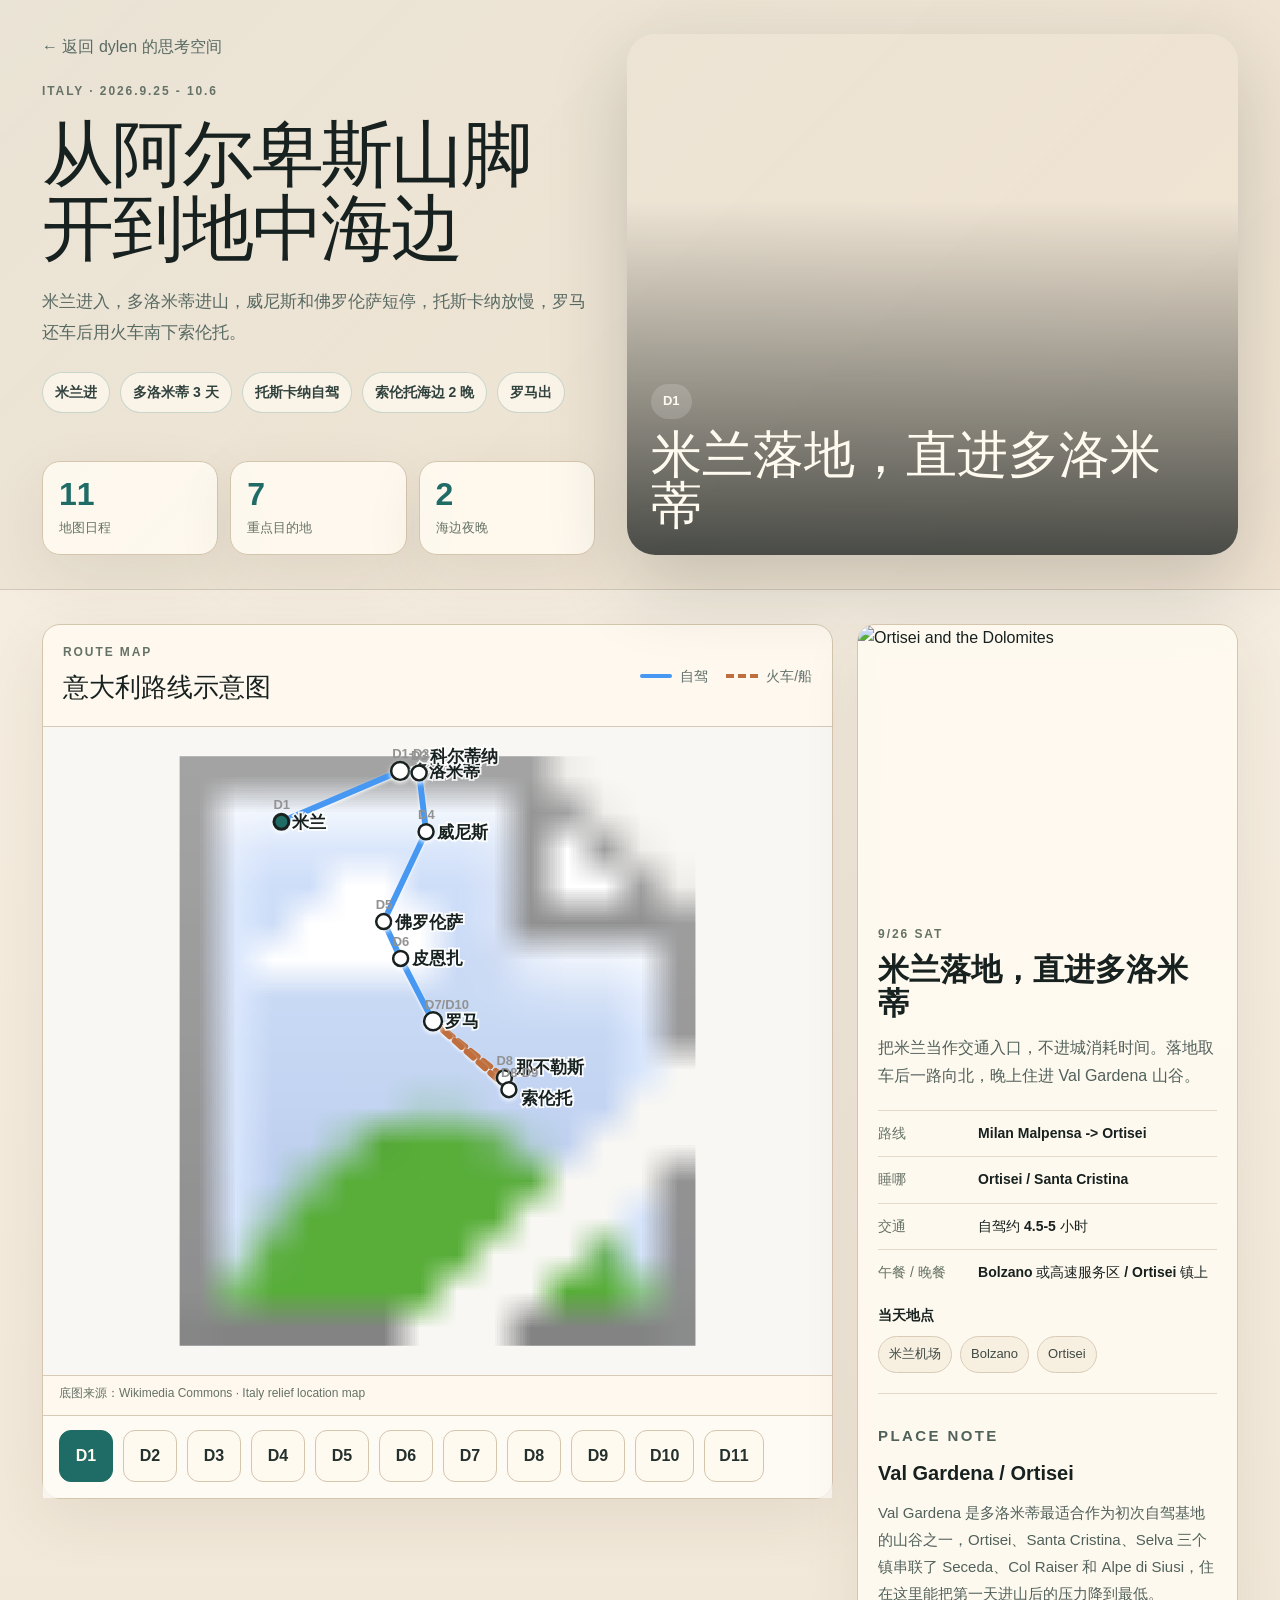
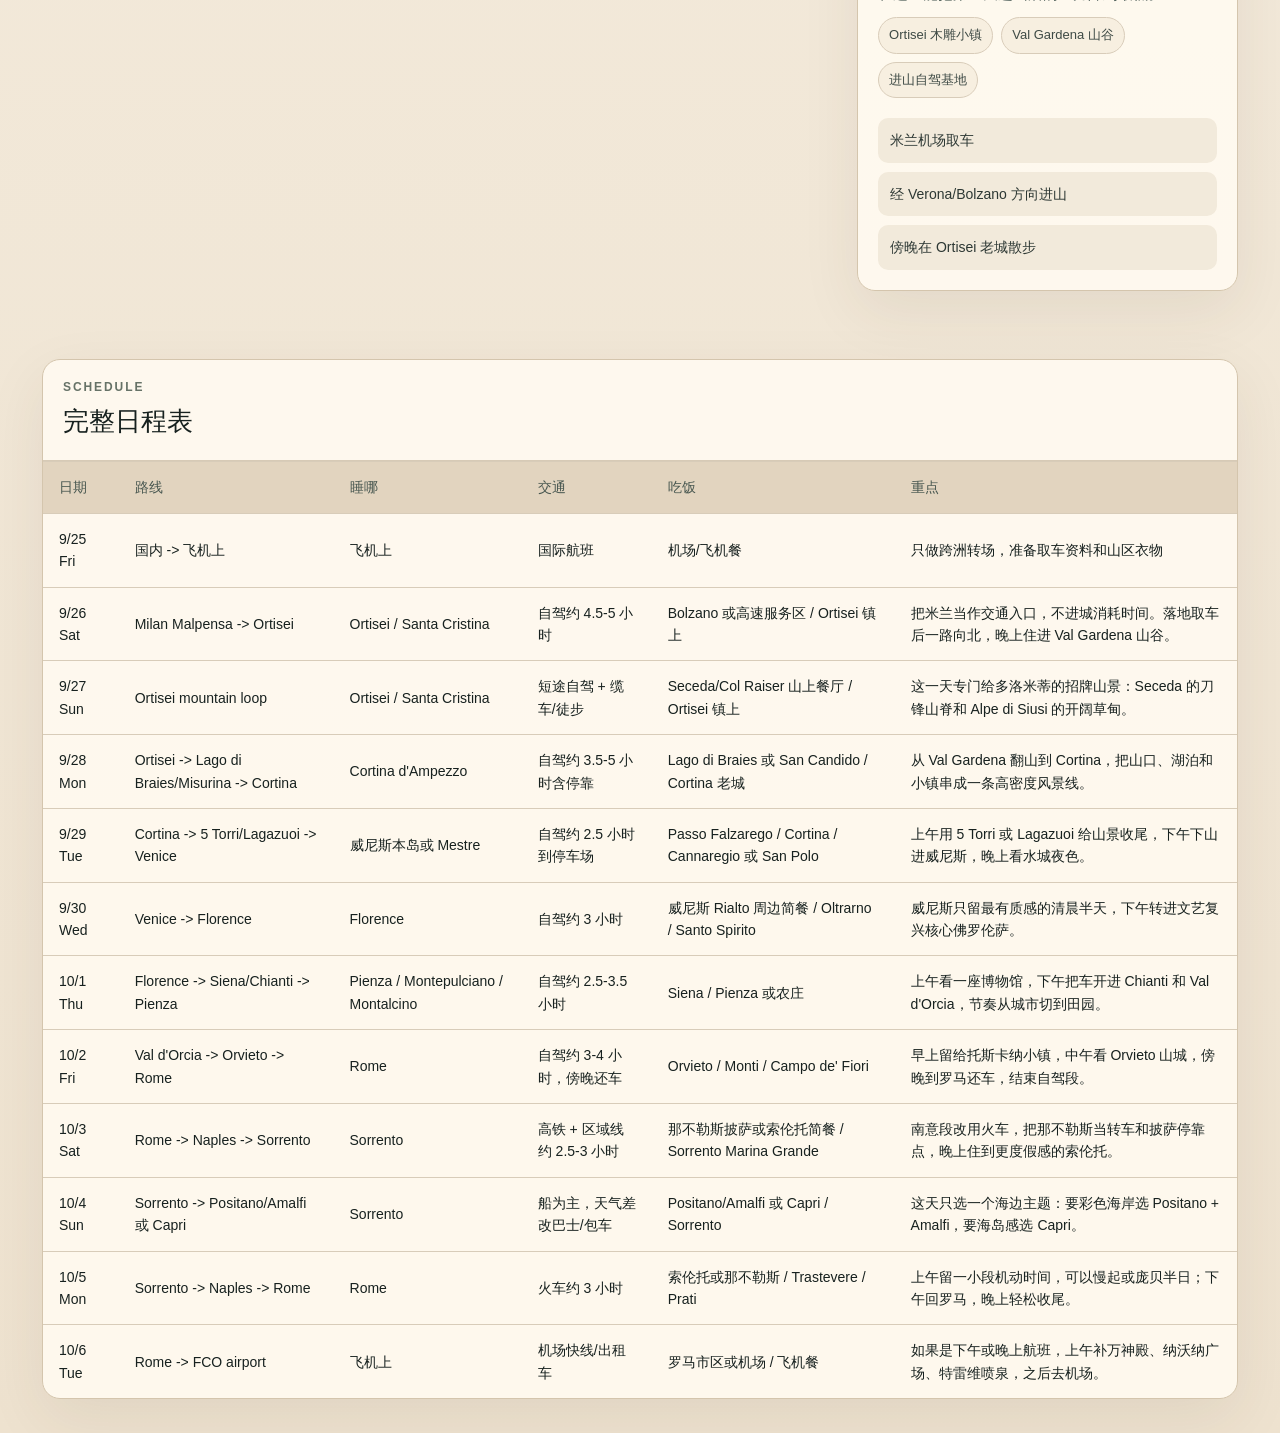
==== commit 6ef02042: "Update dylen thinking space" ====
--- a/italy-october-trip.html
+++ b/italy-october-trip.html
@@ -4,10 +4,12 @@
     <meta charset="utf-8" />
     <meta name="viewport" content="width=device-width, initial-scale=1" />
     <title>2026 十一意大利行程</title>
+    <meta name="description" content="2026 十一意大利自驾与火车行程：米兰进，罗马出，覆盖多洛米蒂、威尼斯、佛罗伦萨、托斯卡纳、罗马、索伦托。" />
     <style>
       :root {
         --bg: #f2eadb;
         --paper: #fffaf0;
+        --paper-strong: #fffdf8;
         --ink: #17211f;
         --muted: #596a63;
         --line: #d4c5ad;
@@ -21,6 +23,7 @@
         background: radial-gradient(circle at top left, rgba(191,111,61,.14), transparent 34rem), linear-gradient(180deg,#f6efe3,#eee2cf);
         color: var(--ink);
         font-family: -apple-system, BlinkMacSystemFont, "Segoe UI", "PingFang SC", "Microsoft YaHei", sans-serif;
+        line-height: 1.6;
       }
       a { color: inherit; }
       .hero {
@@ -28,9 +31,9 @@
         background: linear-gradient(135deg, rgba(23,33,31,.05), rgba(191,111,61,.08)), #f5eedf;
       }
       .wrap {
-        max-width: 1200px;
+        max-width: 1240px;
         margin: 0 auto;
-        padding: 32px 20px;
+        padding: 34px 22px;
       }
       .hero-grid {
         display: grid;
@@ -60,6 +63,21 @@
         font-size: 17px;
         line-height: 1.8;
       }
+      .route-pills {
+        display: flex;
+        flex-wrap: wrap;
+        gap: 10px;
+        margin-top: 24px;
+      }
+      .route-pill {
+        border: 1px solid rgba(31,107,101,.22);
+        border-radius: 999px;
+        background: rgba(255,250,240,.72);
+        padding: 8px 12px;
+        color: #31423e;
+        font-size: 14px;
+        font-weight: 650;
+      }
       .metrics {
         display: grid;
         grid-template-columns: repeat(3, 1fr);
@@ -69,7 +87,7 @@
       .metric, .panel {
         border: 1px solid var(--line);
         border-radius: 18px;
-        background: rgba(255,250,240,.9);
+        background: rgba(255,250,240,.92);
         box-shadow: 0 20px 60px rgba(67,55,39,.08);
       }
       .metric { padding: 16px; }
@@ -118,7 +136,7 @@
       }
       .main-grid {
         display: grid;
-        grid-template-columns: 1.35fr .65fr;
+        grid-template-columns: minmax(0, 1.35fr) minmax(360px, .65fr);
         gap: 24px;
         align-items: start;
       }
@@ -147,7 +165,7 @@
       .swatch-drive { height: 4px; border-radius: 999px; background: var(--blue); }
       .swatch-rail { border-top: 4px dashed var(--orange); }
       .map {
-        height: min(76vh, 760px);
+        height: min(72vh, 720px);
         min-height: 560px;
         overflow: hidden;
         background: #f8f7f3;
@@ -197,7 +215,8 @@
         flex-wrap: wrap;
         gap: 10px;
         border-top: 1px solid #d7cab6;
-        padding: 16px;
+        padding: 14px 16px 16px;
+        background: rgba(255,252,248,.72);
       }
       .day-button {
         min-width: 54px;
@@ -208,7 +227,10 @@
         color: #24302d;
         cursor: pointer;
         font: inherit;
-      }
+        font-weight: 650;
+        transition: transform .16s ease, border-color .16s ease, background .16s ease;
+      }
+      .day-button:hover { border-color: var(--teal); transform: translateY(-1px); }
       .day-button.is-active {
         border-color: var(--teal);
         background: var(--teal);
@@ -216,6 +238,8 @@
       }
       .detail {
         overflow: hidden;
+        position: sticky;
+        top: 18px;
       }
       .detail img {
         display: block;
@@ -233,6 +257,13 @@
         margin: 12px 0 0;
         color: #51615b;
         line-height: 1.75;
+      }
+      .map-source {
+        margin: 0;
+        padding: 8px 16px 12px;
+        border-top: 1px solid #d7cab6;
+        color: #667267;
+        font-size: 12px;
       }
       .detail-lines {
         display: grid;
@@ -321,13 +352,54 @@
         .hero-grid, .main-grid { grid-template-columns: 1fr; }
         .metrics { margin-top: 28px; }
         .hero-photo { min-height: 300px; }
+        .detail { position: static; }
+        .map { height: 620px; }
       }
       @media (max-width: 640px) {
-        .wrap { padding: 24px 14px; }
+        .wrap { padding: 22px 14px; }
+        h1 { font-size: 38px; }
+        .lead { font-size: 15px; line-height: 1.7; }
         .metrics { grid-template-columns: 1fr; }
         .panel-head { align-items: flex-start; flex-direction: column; }
-        .map { height: 430px; min-height: 430px; }
+        .legend { flex-wrap: wrap; white-space: normal; }
+        .map { height: 520px; min-height: 520px; }
+        .stop .name { font-size: 39px; stroke-width: 8; }
+        .stop .day { font-size: 29px; }
+        .drive, .rail { stroke-width: 14; }
+        .day-buttons {
+          flex-wrap: nowrap;
+          overflow-x: auto;
+          padding-bottom: 14px;
+          -webkit-overflow-scrolling: touch;
+        }
+        .day-button { flex: 0 0 auto; min-width: 58px; }
+        .detail img { height: 220px; }
+        .detail h2 { font-size: 27px; }
         .line { grid-template-columns: 1fr; gap: 3px; }
+        .table-scroll { overflow-x: visible; }
+        table, thead, tbody, tr, td { display: block; width: 100%; min-width: 0; }
+        table { min-width: 0; }
+        thead { display: none; }
+        tbody tr {
+          margin: 12px;
+          border: 1px solid #d8ccb9;
+          border-radius: 14px;
+          background: var(--paper-strong);
+          overflow: hidden;
+        }
+        td {
+          display: grid;
+          grid-template-columns: 86px 1fr;
+          gap: 12px;
+          border-top: 1px solid #eee3d1;
+          padding: 12px 14px;
+        }
+        td:first-child { border-top: 0; }
+        td::before {
+          content: attr(data-label);
+          color: #667267;
+          font-weight: 700;
+        }
       }
     </style>
   </head>
@@ -339,6 +411,13 @@
           <p class="eyebrow">Italy · 2026.9.25 - 10.6</p>
           <h1>从阿尔卑斯山脚开到地中海边</h1>
           <p class="lead">米兰进入，多洛米蒂进山，威尼斯和佛罗伦萨短停，托斯卡纳放慢，罗马还车后用火车南下索伦托。</p>
+          <div class="route-pills" aria-label="路线摘要">
+            <span class="route-pill">米兰进</span>
+            <span class="route-pill">多洛米蒂 3 天</span>
+            <span class="route-pill">托斯卡纳自驾</span>
+            <span class="route-pill">索伦托海边 2 晚</span>
+            <span class="route-pill">罗马出</span>
+          </div>
           <div class="metrics">
             <div class="metric"><strong>11</strong><span>地图日程</span></div>
             <div class="metric"><strong>7</strong><span>重点目的地</span></div>
@@ -373,7 +452,7 @@
               <g id="mapStops"></g>
             </svg>
           </div>
-          <p style="margin:0;padding:8px 16px 12px;border-top:1px solid #d7cab6;color:#667267;font-size:12px">底图来源：Wikimedia Commons · Italy relief location map</p>
+          <p class="map-source">底图来源：Wikimedia Commons · Italy relief location map</p>
           <div class="day-buttons" id="dayButtons"></div>
         </div>
 
@@ -492,7 +571,7 @@
         document.querySelector("#plans").innerHTML = day.plan.map(item => `<li>${esc(item)}</li>`).join("");
       }
       function renderTable() {
-        document.querySelector("#scheduleRows").innerHTML = tableRows.map(row => `<tr><td>${esc(row.date)}</td><td>${esc(row.route)}</td><td>${esc(row.sleep)}</td><td>${esc(row.transport)}</td><td>${esc(row.meals)}</td><td>${esc(row.focus)}</td></tr>`).join("");
+        document.querySelector("#scheduleRows").innerHTML = tableRows.map(row => `<tr><td data-label="日期">${esc(row.date)}</td><td data-label="路线">${esc(row.route)}</td><td data-label="睡哪">${esc(row.sleep)}</td><td data-label="交通">${esc(row.transport)}</td><td data-label="吃饭">${esc(row.meals)}</td><td data-label="重点">${esc(row.focus)}</td></tr>`).join("");
       }
       function selectDay(id) {
         selectedId = Number(id);
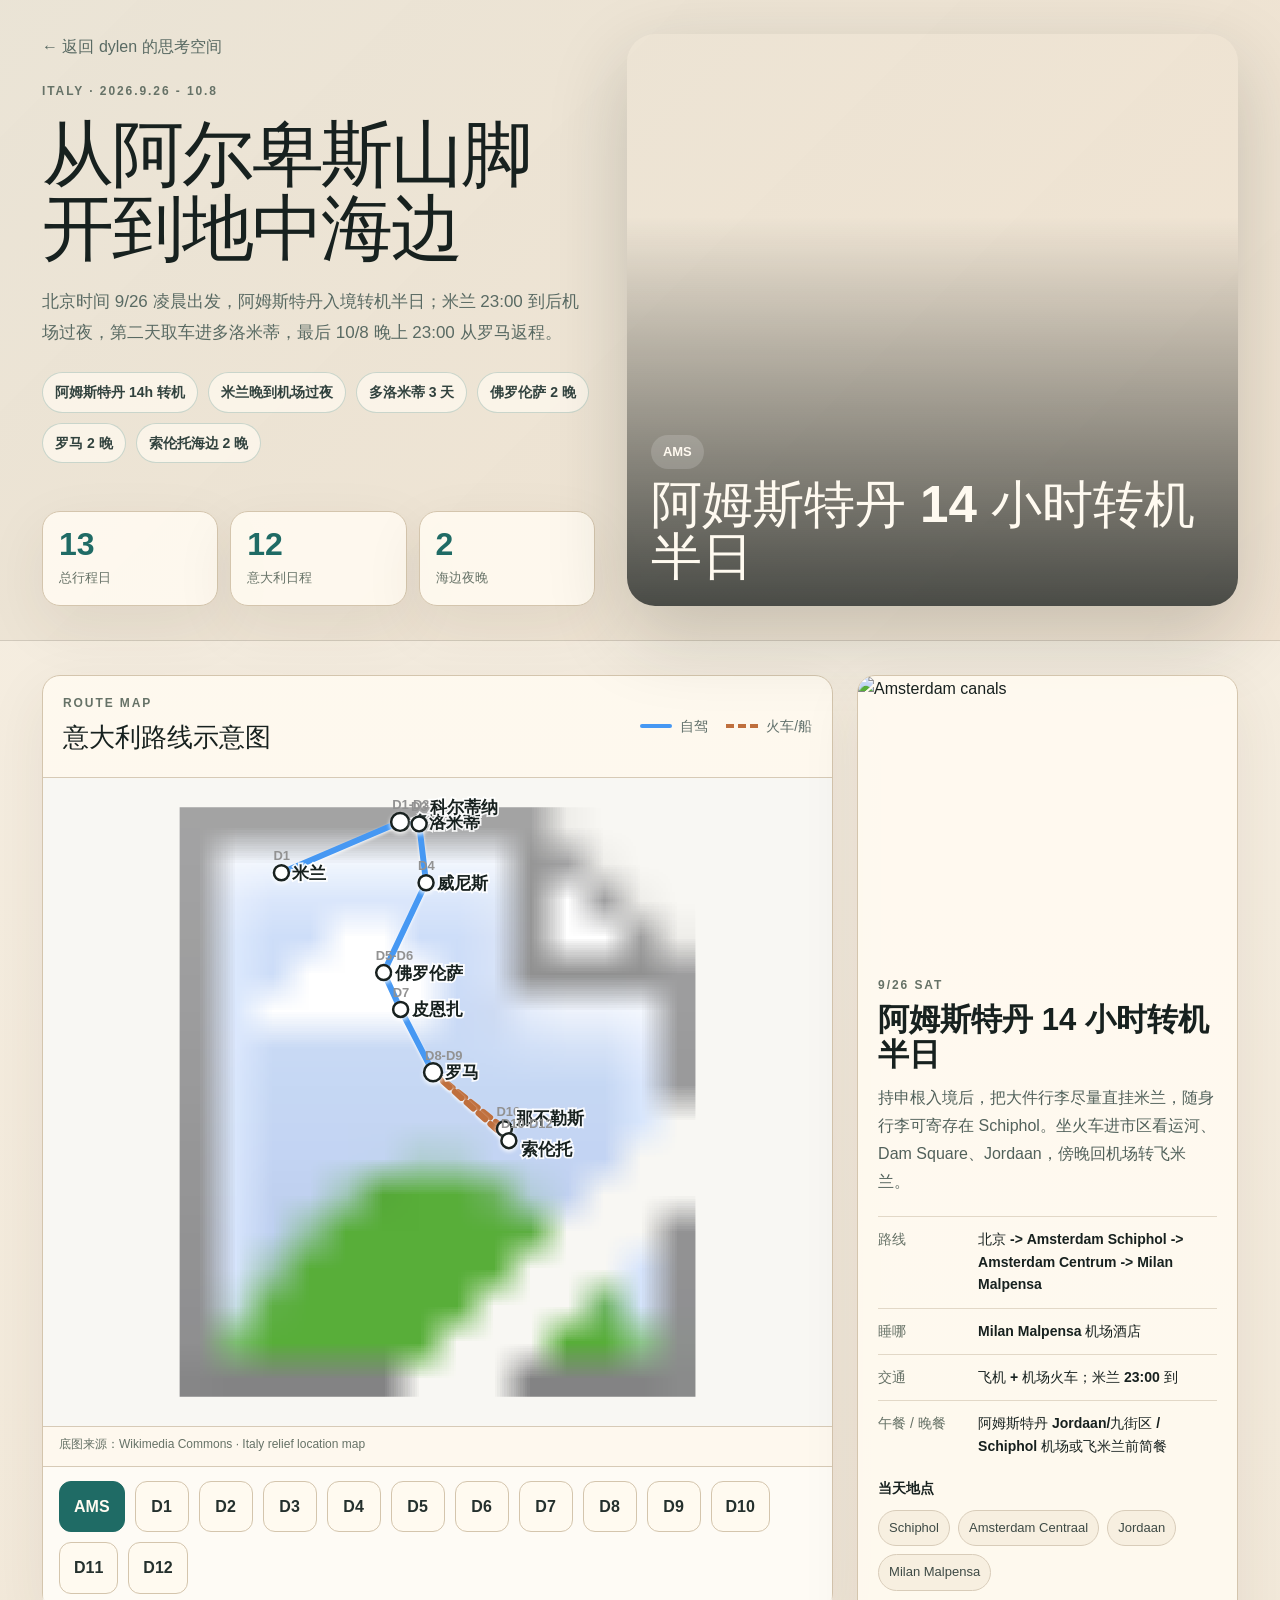
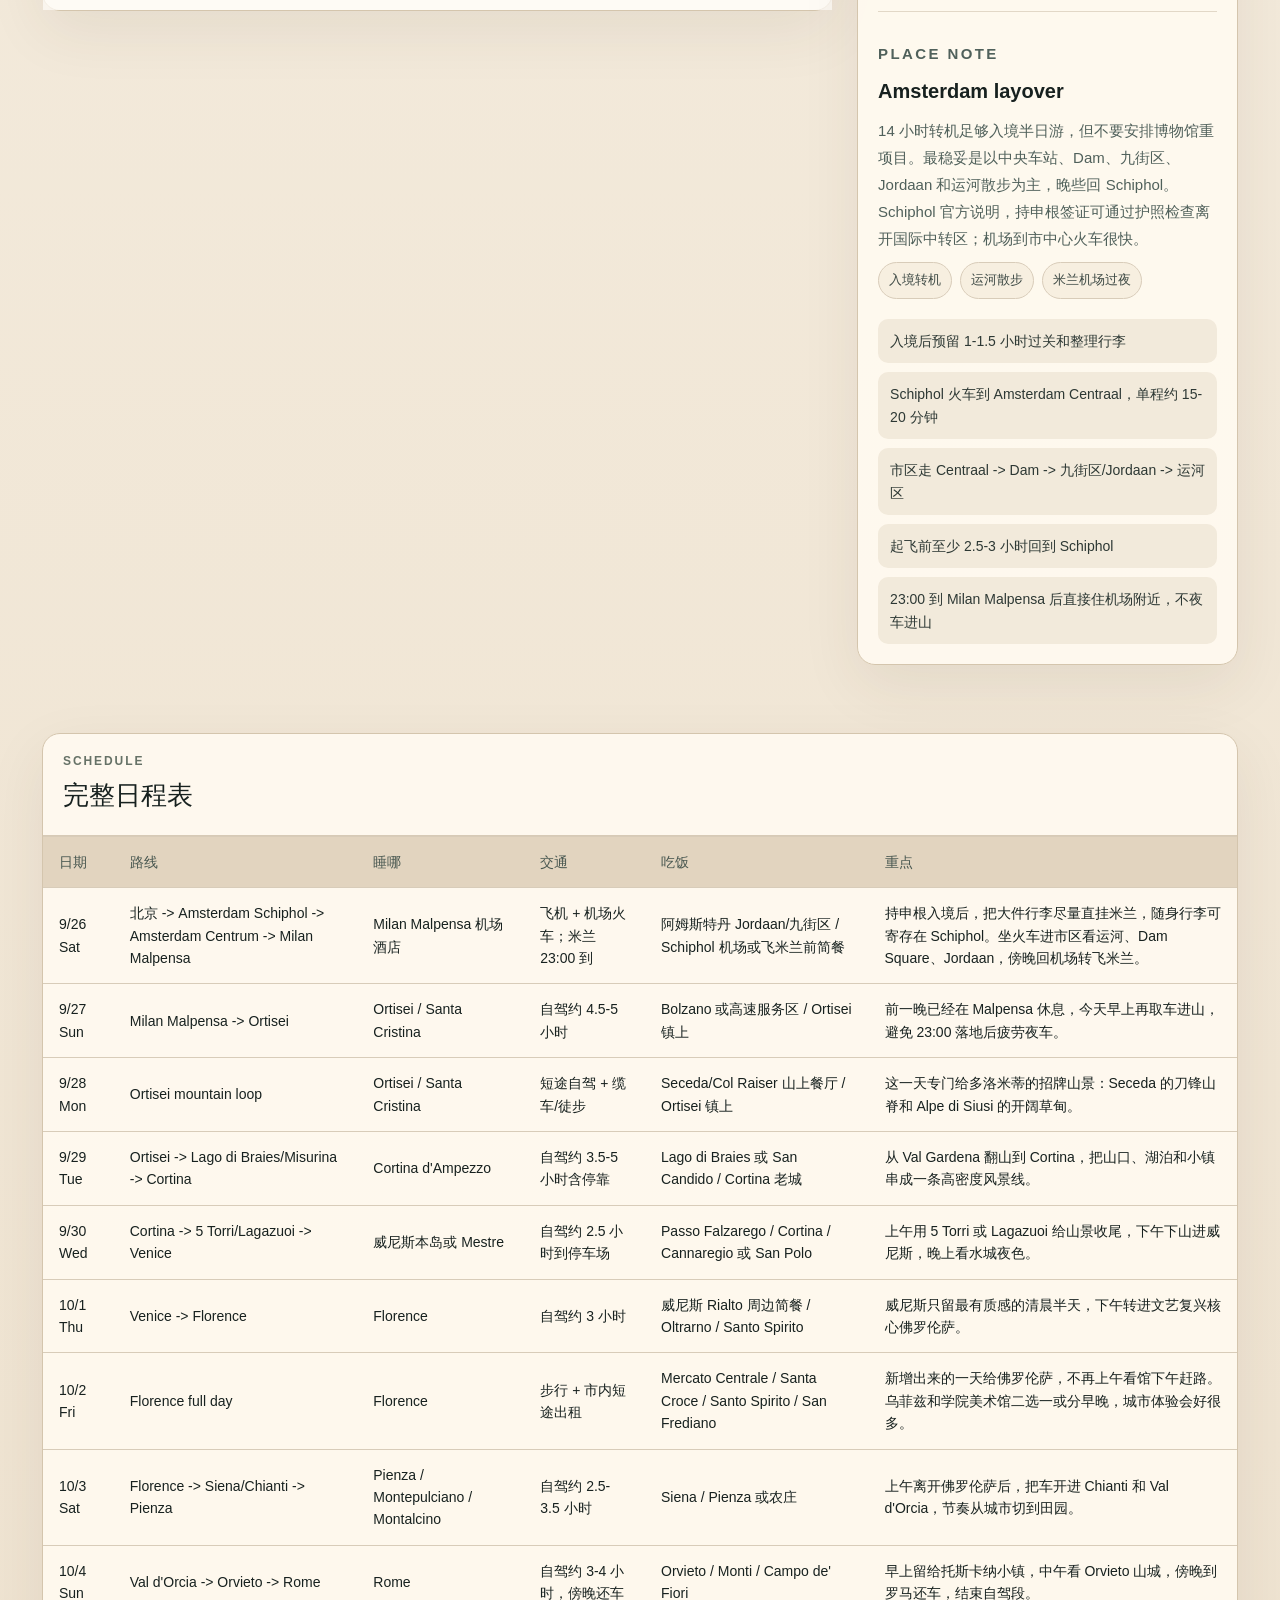
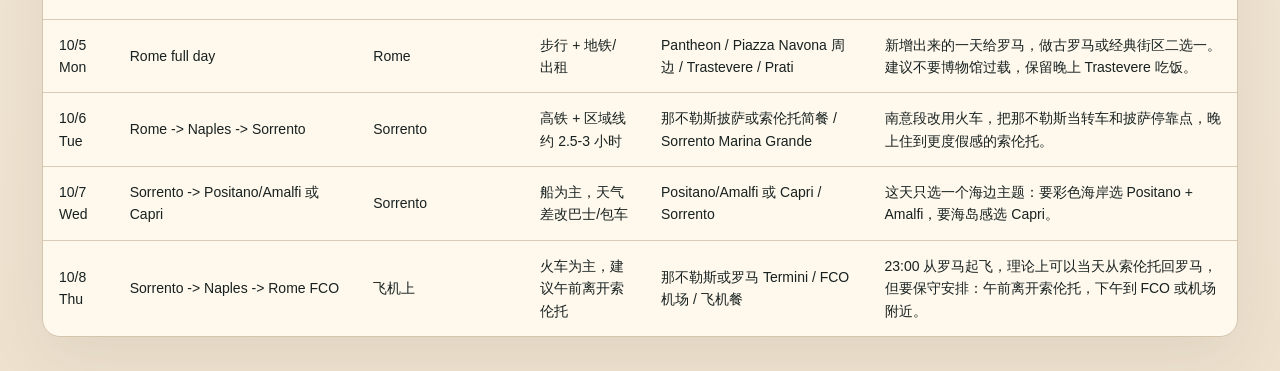
==== commit b7148287: "Update dylen thinking space" ====
--- a/italy-october-trip.html
+++ b/italy-october-trip.html
@@ -4,7 +4,7 @@
     <meta charset="utf-8" />
     <meta name="viewport" content="width=device-width, initial-scale=1" />
     <title>2026 十一意大利行程</title>
-    <meta name="description" content="2026 十一意大利自驾与火车行程：米兰进，罗马出，覆盖多洛米蒂、威尼斯、佛罗伦萨、托斯卡纳、罗马、索伦托。" />
+    <meta name="description" content="2026 十一意大利自驾与火车行程：北京出发，阿姆斯特丹转机半日，米兰进、罗马出，覆盖多洛米蒂、威尼斯、佛罗伦萨、托斯卡纳、罗马、索伦托。" />
     <style>
       :root {
         --bg: #f2eadb;
@@ -408,24 +408,25 @@
       <div class="wrap hero-grid">
         <div>
           <a class="home-link" href="./">← 返回 dylen 的思考空间</a>
-          <p class="eyebrow">Italy · 2026.9.25 - 10.6</p>
+          <p class="eyebrow">Italy · 2026.9.26 - 10.8</p>
           <h1>从阿尔卑斯山脚开到地中海边</h1>
-          <p class="lead">米兰进入，多洛米蒂进山，威尼斯和佛罗伦萨短停，托斯卡纳放慢，罗马还车后用火车南下索伦托。</p>
+          <p class="lead">北京时间 9/26 凌晨出发，阿姆斯特丹入境转机半日；米兰 23:00 到后机场过夜，第二天取车进多洛米蒂，最后 10/8 晚上 23:00 从罗马返程。</p>
           <div class="route-pills" aria-label="路线摘要">
-            <span class="route-pill">米兰进</span>
+            <span class="route-pill">阿姆斯特丹 14h 转机</span>
+            <span class="route-pill">米兰晚到机场过夜</span>
             <span class="route-pill">多洛米蒂 3 天</span>
-            <span class="route-pill">托斯卡纳自驾</span>
+            <span class="route-pill">佛罗伦萨 2 晚</span>
+            <span class="route-pill">罗马 2 晚</span>
             <span class="route-pill">索伦托海边 2 晚</span>
-            <span class="route-pill">罗马出</span>
           </div>
           <div class="metrics">
-            <div class="metric"><strong>11</strong><span>地图日程</span></div>
-            <div class="metric"><strong>7</strong><span>重点目的地</span></div>
+            <div class="metric"><strong>13</strong><span>总行程日</span></div>
+            <div class="metric"><strong>12</strong><span>意大利日程</span></div>
             <div class="metric"><strong>2</strong><span>海边夜晚</span></div>
           </div>
         </div>
         <div class="hero-photo" id="heroPhoto">
-          <div class="hero-caption"><span id="heroLabel">D1</span><strong id="heroTitle">米兰落地，直进多洛米蒂</strong></div>
+          <div class="hero-caption"><span id="heroLabel">AMS</span><strong id="heroTitle">阿姆斯特丹 14 小时转机半日</strong></div>
         </div>
       </div>
     </header>
@@ -498,6 +499,7 @@
 
     <script>
       const images = {
+        amsterdam: "https://upload.wikimedia.org/wikipedia/commons/5/57/Imagen_de_los_canales_conc%C3%A9ntricos_en_%C3%81msterdam.png",
         ortisei: "https://upload.wikimedia.org/wikipedia/commons/thumb/0/02/Urtij%C3%ABi_cun_l_Sela_Y_Saslonch_da_Tlesura.jpg/3840px-Urtij%C3%ABi_cun_l_Sela_Y_Saslonch_da_Tlesura.jpg",
         cortina: "https://upload.wikimedia.org/wikipedia/commons/thumb/3/36/Faloria_Cortina_d%27Ampezzo_10.jpg/3840px-Faloria_Cortina_d%27Ampezzo_10.jpg",
         venice: "https://upload.wikimedia.org/wikipedia/commons/thumb/4/4f/Venezia_aerial_view.jpg/3840px-Venezia_aerial_view.jpg",
@@ -510,31 +512,33 @@
         trastevere: "https://upload.wikimedia.org/wikipedia/commons/d/de/Santa_Maria_in_Trastevere_fountain.jpg"
       };
       const days = [
-        {id:1,label:"D1",date:"9/26 Sat",title:"米兰落地，直进多洛米蒂",route:"Milan Malpensa -> Ortisei",sleep:"Ortisei / Santa Cristina",transport:"自驾约 4.5-5 小时",lunch:"Bolzano 或高速服务区",dinner:"Ortisei 镇上",summary:"把米兰当作交通入口，不进城消耗时间。落地取车后一路向北，晚上住进 Val Gardena 山谷。",plan:["米兰机场取车","经 Verona/Bolzano 方向进山","傍晚在 Ortisei 老城散步"],places:["米兰机场","Bolzano","Ortisei"],guideTitle:"Val Gardena / Ortisei",guideIntro:"Val Gardena 是多洛米蒂最适合作为初次自驾基地的山谷之一，Ortisei、Santa Cristina、Selva 三个镇串联了 Seceda、Col Raiser 和 Alpe di Siusi，住在这里能把第一天进山后的压力降到最低。",guideHighlights:["Ortisei 木雕小镇","Val Gardena 山谷","进山自驾基地"],image:images.ortisei,imageAlt:"Ortisei and the Dolomites"},
-        {id:2,label:"D2",date:"9/27 Sun",title:"Seceda 与 Alpe di Siusi",route:"Ortisei mountain loop",sleep:"Ortisei / Santa Cristina",transport:"短途自驾 + 缆车/徒步",lunch:"Seceda/Col Raiser 山上餐厅",dinner:"Ortisei 镇上",summary:"这一天专门给多洛米蒂的招牌山景：Seceda 的刀锋山脊和 Alpe di Siusi 的开阔草甸。",plan:["上午 Seceda 或 Col Raiser 看刀锋山脊","下午 Alpe di Siusi 轻徒步","日落前回镇上"],places:["Seceda","Col Raiser","Alpe di Siusi"],guideTitle:"Seceda + Alpe di Siusi",guideIntro:"Seceda 是多洛米蒂最有辨识度的山脊景观，适合把缆车和轻徒步结合；Alpe di Siusi 更开阔舒缓，草甸、木屋和远山组合很适合秋天慢走。",guideHighlights:["Seceda 刀锋山脊","Alpe di Siusi 草甸","轻徒步优先"],image:images.ortisei,imageAlt:"Seceda ridge in the Dolomites"},
-        {id:3,label:"D3",date:"9/28 Mon",title:"横穿多洛米蒂到 Cortina",route:"Ortisei -> Lago di Braies/Misurina -> Cortina",sleep:"Cortina d'Ampezzo",transport:"自驾约 3.5-5 小时含停靠",lunch:"Lago di Braies 或 San Candido",dinner:"Cortina 老城",summary:"从 Val Gardena 翻山到 Cortina，把山口、湖泊和小镇串成一条高密度风景线。",plan:["走 Passo Gardena 山路","Braies 或 Misurina 二选一","傍晚到 Cortina"],places:["Passo Gardena","Lago di Braies","Cortina d'Ampezzo"],guideTitle:"Cortina d'Ampezzo",guideIntro:"Cortina 更像一个山地度假镇，适合衔接 5 Torri、Lagazuoi、Misurina 和 Braies 一线。它让进威尼斯前的山景收尾更顺，也能避免从 Ortisei 一口气开太远。",guideHighlights:["Passo Gardena","Lago di Braies","Cortina 老城"],image:images.cortina,imageAlt:"Cortina d'Ampezzo and Dolomite peaks"},
-        {id:4,label:"D4",date:"9/29 Tue",title:"山景收尾，进威尼斯",route:"Cortina -> 5 Torri/Lagazuoi -> Venice",sleep:"威尼斯本岛或 Mestre",transport:"自驾约 2.5 小时到停车场",lunch:"Passo Falzarego / Cortina",dinner:"Cannaregio 或 San Polo",summary:"上午用 5 Torri 或 Lagazuoi 给山景收尾，下午下山进威尼斯，晚上看水城夜色。",plan:["上午 5 Torri 或 Lagazuoi","下午开往威尼斯","车停 Piazzale Roma 或 Tronchetto"],places:["5 Torri","Lagazuoi","Venice"],guideTitle:"威尼斯 Venice",guideIntro:"威尼斯最值得留清晨和夜晚。白天人流会冲淡体验，早晚的圣马可、Rialto 与 Cannaregio 更适合短停；车停在岛外或入口停车场，不要开进历史区。",guideHighlights:["San Marco","Rialto","Cannaregio 夜晚"],image:images.venice,imageAlt:"Grand Canal in Venice"},
-        {id:5,label:"D5",date:"9/30 Wed",title:"威尼斯清晨，佛罗伦萨夜晚",route:"Venice -> Florence",sleep:"Florence",transport:"自驾约 3 小时",lunch:"威尼斯 Rialto 周边简餐",dinner:"Oltrarno / Santo Spirito",summary:"威尼斯只留最有质感的清晨半天，下午转进文艺复兴核心佛罗伦萨。",plan:["清晨圣马可广场、总督宫外观、Rialto","下午去佛罗伦萨","夜游大教堂、老桥"],places:["San Marco","Rialto","Florence Duomo"],guideTitle:"佛罗伦萨 Florence",guideIntro:"佛罗伦萨适合精简为一座重点美术馆加夜间城市漫步。乌菲兹和学院美术馆二选一，留体力给托斯卡纳；晚上看大教堂、老桥和 Oltrarno 更舒服。",guideHighlights:["圣母百花大教堂","乌菲兹/学院二选一","老桥夜景"],image:images.florence,imageAlt:"Florence Duomo skyline"},
-        {id:6,label:"D6",date:"10/1 Thu",title:"佛罗伦萨到托斯卡纳田园",route:"Florence -> Siena/Chianti -> Pienza",sleep:"Pienza / Montepulciano / Montalcino",transport:"自驾约 2.5-3.5 小时",lunch:"Siena",dinner:"Pienza 或农庄",summary:"上午看一座博物馆，下午把车开进 Chianti 和 Val d'Orcia，节奏从城市切到田园。",plan:["上午乌菲兹或学院美术馆二选一","下午 Siena 或 San Gimignano 二选一","黄昏到 Val d'Orcia"],places:["Uffizi","Siena","Pienza"],guideTitle:"托斯卡纳 / Val d'Orcia",guideIntro:"Val d'Orcia 是这趟自驾最值得慢下来的地方：起伏丘陵、柏树路、Pienza 和 Montepulciano 都适合黄昏时段。这里不要赶景点数量，重点是路上的节奏。",guideHighlights:["Siena 午餐","Pienza 黄昏","Val d'Orcia 田园"],image:images.tuscany,imageAlt:"Val d'Orcia countryside in Tuscany"},
-        {id:7,label:"D7",date:"10/2 Fri",title:"托斯卡纳，经 Orvieto 到罗马",route:"Val d'Orcia -> Orvieto -> Rome",sleep:"Rome",transport:"自驾约 3-4 小时，傍晚还车",lunch:"Orvieto",dinner:"Monti / Campo de' Fiori",summary:"早上留给托斯卡纳小镇，中午看 Orvieto 山城，傍晚到罗马还车，结束自驾段。",plan:["早上皮恩扎/蒙特普尔恰诺慢逛","中午 Orvieto","傍晚罗马还车"],places:["Pienza","Orvieto","Rome"],guideTitle:"罗马 Rome",guideIntro:"罗马这版不是重游，而是承担还车、南意中转和返程。建议住交通顺的位置，补经典街区而不塞博物馆；还车尽量避开历史中心 ZTL。",guideHighlights:["Orvieto 中转","罗马还车","Monti 晚餐"],image:images.rome,imageAlt:"Colosseum in Rome"},
-        {id:8,label:"D8",date:"10/3 Sat",title:"罗马南下索伦托",route:"Rome -> Naples -> Sorrento",sleep:"Sorrento",transport:"高铁 + 区域线约 2.5-3 小时",lunch:"那不勒斯披萨或索伦托简餐",dinner:"Sorrento Marina Grande",summary:"南意段改用火车，把那不勒斯当转车和披萨停靠点，晚上住到更度假感的索伦托。",plan:["罗马高铁到那不勒斯","转 Campania Express/Circumvesuviana 到索伦托","下午海边和老城"],places:["Naples","Sorrento","Marina Grande"],guideTitle:"那不勒斯 + 索伦托",guideIntro:"索伦托比那不勒斯更符合海边度假感，也方便当天往返 Capri、Positano 和 Amalfi。那不勒斯在这版里做转车和披萨停靠点即可。",guideHighlights:["那不勒斯披萨","Sorrento 老城","Marina Grande"],image:images.sorrento,imageAlt:"Sorrento coast"},
-        {id:9,label:"D9",date:"10/4 Sun",title:"阿马尔菲海岸或卡普里",route:"Sorrento -> Positano/Amalfi 或 Capri",sleep:"Sorrento",transport:"船为主，天气差改巴士/包车",lunch:"Positano/Amalfi 或 Capri",dinner:"Sorrento",summary:"这天只选一个海边主题：要彩色海岸选 Positano + Amalfi，要海岛感选 Capri。",plan:["海况好选 Capri 或 Positano + Amalfi","只选一个主题，不做全塞满","傍晚回索伦托"],places:["Positano","Amalfi","Capri"],guideTitle:"阿马尔菲海岸 / Capri",guideIntro:"这一天只选一个海边主题：要彩色海岸选 Positano + Amalfi，要海岛感选 Capri。10 月初仍有南意余温，但船班和海况要当天确认。",guideHighlights:["Positano","Amalfi","Capri 二选一"],image:images.positano,imageAlt:"Positano on the Amalfi Coast"},
-        {id:10,label:"D10",date:"10/5 Mon",title:"索伦托回罗马",route:"Sorrento -> Naples -> Rome",sleep:"Rome",transport:"火车约 3 小时",lunch:"索伦托或那不勒斯",dinner:"Trastevere / Prati",summary:"上午留一小段机动时间，可以慢起或庞贝半日；下午回罗马，晚上轻松收尾。",plan:["上午慢起或庞贝半日","下午回罗马","晚上轻松吃饭"],places:["Pompeii optional","Naples","Rome"],guideTitle:"罗马收尾",guideIntro:"回罗马这天要给返程留余量。如果想加一点历史感，庞贝半日很顺路；如果更想舒服，就索伦托慢起后直接回罗马吃晚饭。",guideHighlights:["庞贝可选","回罗马","Trastevere/Prati 晚餐"],image:images.trastevere,imageAlt:"Evening streets in Rome"},
-        {id:11,label:"D11",date:"10/6 Tue",title:"罗马返程",route:"Rome -> FCO airport",sleep:"飞机上",transport:"机场快线/出租车",lunch:"罗马市区或机场",dinner:"飞机餐",summary:"如果是下午或晚上航班，上午补万神殿、纳沃纳广场、特雷维喷泉，之后去机场。",plan:["半天罗马轻量散步","提前 3 小时到机场","10/7 抵达国内"],places:["Pantheon","Piazza Navona","FCO"],guideTitle:"罗马返程半日",guideIntro:"如果航班时间允许，上午用万神殿、纳沃纳广场、特雷维喷泉做轻量散步，不安排需要预约和排队的大景点，下午从市区去 FCO。",guideHighlights:["Pantheon","Piazza Navona","FCO 机场"],image:images.pantheon,imageAlt:"Pantheon in Rome"}
+        {id:0,label:"AMS",date:"9/26 Sat",title:"阿姆斯特丹 14 小时转机半日",route:"北京 -> Amsterdam Schiphol -> Amsterdam Centrum -> Milan Malpensa",sleep:"Milan Malpensa 机场酒店",transport:"飞机 + 机场火车；米兰 23:00 到",lunch:"阿姆斯特丹 Jordaan/九街区",dinner:"Schiphol 机场或飞米兰前简餐",summary:"持申根入境后，把大件行李尽量直挂米兰，随身行李可寄存在 Schiphol。坐火车进市区看运河、Dam Square、Jordaan，傍晚回机场转飞米兰。",plan:["入境后预留 1-1.5 小时过关和整理行李","Schiphol 火车到 Amsterdam Centraal，单程约 15-20 分钟","市区走 Centraal -> Dam -> 九街区/Jordaan -> 运河区","起飞前至少 2.5-3 小时回到 Schiphol","23:00 到 Milan Malpensa 后直接住机场附近，不夜车进山"],places:["Schiphol","Amsterdam Centraal","Jordaan","Milan Malpensa"],guideTitle:"Amsterdam layover",guideIntro:"14 小时转机足够入境半日游，但不要安排博物馆重项目。最稳妥是以中央车站、Dam、九街区、Jordaan 和运河散步为主，晚些回 Schiphol。Schiphol 官方说明，持申根签证可通过护照检查离开国际中转区；机场到市中心火车很快。",guideHighlights:["入境转机", "运河散步", "米兰机场过夜"],image:images.amsterdam,imageAlt:"Amsterdam canals"},
+        {id:1,label:"D1",date:"9/27 Sun",title:"米兰机场取车，进多洛米蒂",route:"Milan Malpensa -> Ortisei",sleep:"Ortisei / Santa Cristina",transport:"自驾约 4.5-5 小时",lunch:"Bolzano 或高速服务区",dinner:"Ortisei 镇上",summary:"前一晚已经在 Malpensa 休息，今天早上再取车进山，避免 23:00 落地后疲劳夜车。",plan:["早上在 Malpensa 取车","经 Verona/Bolzano 方向进山","傍晚在 Ortisei 老城散步"],places:["Milan Malpensa","Bolzano","Ortisei"],guideTitle:"Val Gardena / Ortisei",guideIntro:"Val Gardena 是多洛米蒂最适合作为初次自驾基地的山谷之一，Ortisei、Santa Cristina、Selva 三个镇串联了 Seceda、Col Raiser 和 Alpe di Siusi，住在这里能把第一天进山后的压力降到最低。",guideHighlights:["机场睡醒再取车","Ortisei 木雕小镇","进山自驾基地"],image:images.ortisei,imageAlt:"Ortisei and the Dolomites"},
+        {id:2,label:"D2",date:"9/28 Mon",title:"Seceda 与 Alpe di Siusi",route:"Ortisei mountain loop",sleep:"Ortisei / Santa Cristina",transport:"短途自驾 + 缆车/徒步",lunch:"Seceda/Col Raiser 山上餐厅",dinner:"Ortisei 镇上",summary:"这一天专门给多洛米蒂的招牌山景：Seceda 的刀锋山脊和 Alpe di Siusi 的开阔草甸。",plan:["上午 Seceda 或 Col Raiser 看刀锋山脊","下午 Alpe di Siusi 轻徒步","日落前回镇上"],places:["Seceda","Col Raiser","Alpe di Siusi"],guideTitle:"Seceda + Alpe di Siusi",guideIntro:"Seceda 是多洛米蒂最有辨识度的山脊景观，适合把缆车和轻徒步结合；Alpe di Siusi 更开阔舒缓，草甸、木屋和远山组合很适合秋天慢走。",guideHighlights:["Seceda 刀锋山脊","Alpe di Siusi 草甸","轻徒步优先"],image:images.ortisei,imageAlt:"Seceda ridge in the Dolomites"},
+        {id:3,label:"D3",date:"9/29 Tue",title:"横穿多洛米蒂到 Cortina",route:"Ortisei -> Lago di Braies/Misurina -> Cortina",sleep:"Cortina d'Ampezzo",transport:"自驾约 3.5-5 小时含停靠",lunch:"Lago di Braies 或 San Candido",dinner:"Cortina 老城",summary:"从 Val Gardena 翻山到 Cortina，把山口、湖泊和小镇串成一条高密度风景线。",plan:["走 Passo Gardena 山路","Braies 或 Misurina 二选一","傍晚到 Cortina"],places:["Passo Gardena","Lago di Braies","Cortina d'Ampezzo"],guideTitle:"Cortina d'Ampezzo",guideIntro:"Cortina 更像一个山地度假镇，适合衔接 5 Torri、Lagazuoi、Misurina 和 Braies 一线。它让进威尼斯前的山景收尾更顺，也能避免从 Ortisei 一口气开太远。",guideHighlights:["Passo Gardena","Lago di Braies","Cortina 老城"],image:images.cortina,imageAlt:"Cortina d'Ampezzo and Dolomite peaks"},
+        {id:4,label:"D4",date:"9/30 Wed",title:"山景收尾，进威尼斯",route:"Cortina -> 5 Torri/Lagazuoi -> Venice",sleep:"威尼斯本岛或 Mestre",transport:"自驾约 2.5 小时到停车场",lunch:"Passo Falzarego / Cortina",dinner:"Cannaregio 或 San Polo",summary:"上午用 5 Torri 或 Lagazuoi 给山景收尾，下午下山进威尼斯，晚上看水城夜色。",plan:["上午 5 Torri 或 Lagazuoi","下午开往威尼斯","车停 Piazzale Roma 或 Tronchetto"],places:["5 Torri","Lagazuoi","Venice"],guideTitle:"威尼斯 Venice",guideIntro:"威尼斯最值得留清晨和夜晚。白天人流会冲淡体验，早晚的圣马可、Rialto 与 Cannaregio 更适合短停；车停在岛外或入口停车场，不要开进历史区。",guideHighlights:["San Marco","Rialto","Cannaregio 夜晚"],image:images.venice,imageAlt:"Grand Canal in Venice"},
+        {id:5,label:"D5",date:"10/1 Thu",title:"威尼斯清晨，佛罗伦萨夜晚",route:"Venice -> Florence",sleep:"Florence",transport:"自驾约 3 小时",lunch:"威尼斯 Rialto 周边简餐",dinner:"Oltrarno / Santo Spirito",summary:"威尼斯只留最有质感的清晨半天，下午转进文艺复兴核心佛罗伦萨。",plan:["清晨圣马可广场、总督宫外观、Rialto","下午去佛罗伦萨","夜游大教堂、老桥"],places:["San Marco","Rialto","Florence Duomo"],guideTitle:"佛罗伦萨 Florence",guideIntro:"佛罗伦萨这次有两晚，所以不用像原版那么赶。第一晚负责城市初见：大教堂、老桥、Oltrarno 晚餐，第二天再看核心馆藏。",guideHighlights:["圣母百花大教堂","Oltrarno 晚餐","老桥夜景"],image:images.florence,imageAlt:"Florence Duomo skyline"},
+        {id:6,label:"D6",date:"10/2 Fri",title:"佛罗伦萨完整人文日",route:"Florence full day",sleep:"Florence",transport:"步行 + 市内短途出租",lunch:"Mercato Centrale / Santa Croce",dinner:"Santo Spirito / San Frediano",summary:"新增出来的一天给佛罗伦萨，不再上午看馆下午赶路。乌菲兹和学院美术馆二选一或分早晚，城市体验会好很多。",plan:["上午乌菲兹或学院美术馆","午后大教堂周边、Santa Croce 或 Boboli 花园","傍晚 Piazzale Michelangelo 看日落"],places:["Uffizi","Duomo","Piazzale Michelangelo"],guideTitle:"佛罗伦萨 Florence",guideIntro:"佛罗伦萨适合用完整一天吸收文艺复兴，不要只把它当中转。若只想轻松，乌菲兹和学院二选一；如果体力好，可上午美术馆、傍晚米开朗基罗广场。",guideHighlights:["乌菲兹/学院二选一","大教堂片区","米开朗基罗广场"],image:images.florence,imageAlt:"Florence Duomo skyline"},
+        {id:7,label:"D7",date:"10/3 Sat",title:"佛罗伦萨到托斯卡纳田园",route:"Florence -> Siena/Chianti -> Pienza",sleep:"Pienza / Montepulciano / Montalcino",transport:"自驾约 2.5-3.5 小时",lunch:"Siena",dinner:"Pienza 或农庄",summary:"上午离开佛罗伦萨后，把车开进 Chianti 和 Val d'Orcia，节奏从城市切到田园。",plan:["上午出发去 Siena 或 San Gimignano 二选一","下午进入 Val d'Orcia","黄昏到 Pienza/Montepulciano"],places:["Siena","Chianti","Pienza"],guideTitle:"托斯卡纳 / Val d'Orcia",guideIntro:"Val d'Orcia 是这趟自驾最值得慢下来的地方：起伏丘陵、柏树路、Pienza 和 Montepulciano 都适合黄昏时段。这里不要赶景点数量，重点是路上的节奏。",guideHighlights:["Siena 午餐","Pienza 黄昏","Val d'Orcia 田园"],image:images.tuscany,imageAlt:"Val d'Orcia countryside in Tuscany"},
+        {id:8,label:"D8",date:"10/4 Sun",title:"托斯卡纳，经 Orvieto 到罗马",route:"Val d'Orcia -> Orvieto -> Rome",sleep:"Rome",transport:"自驾约 3-4 小时，傍晚还车",lunch:"Orvieto",dinner:"Monti / Campo de' Fiori",summary:"早上留给托斯卡纳小镇，中午看 Orvieto 山城，傍晚到罗马还车，结束自驾段。",plan:["早上皮恩扎/蒙特普尔恰诺慢逛","中午 Orvieto","傍晚罗马还车"],places:["Pienza","Orvieto","Rome"],guideTitle:"罗马 Rome",guideIntro:"罗马这版承担还车、南意中转和返程。新增一晚后，可以第二天完整看罗马，不必今天硬塞景点；还车尽量避开历史中心 ZTL。",guideHighlights:["Orvieto 中转","罗马还车","Monti 晚餐"],image:images.rome,imageAlt:"Colosseum in Rome"},
+        {id:9,label:"D9",date:"10/5 Mon",title:"罗马完整日",route:"Rome full day",sleep:"Rome",transport:"步行 + 地铁/出租",lunch:"Pantheon / Piazza Navona 周边",dinner:"Trastevere / Prati",summary:"新增出来的一天给罗马，做古罗马或经典街区二选一。建议不要博物馆过载，保留晚上 Trastevere 吃饭。",plan:["上午 Colosseum/Forum 外观或预约入内","下午 Pantheon、Piazza Navona、Trevi Fountain","晚上 Trastevere 或 Prati"],places:["Colosseum","Pantheon","Trastevere"],guideTitle:"罗马 Rome",guideIntro:"罗马完整日最适合做经典动线：古罗马遗迹 + 历史中心 + 晚餐街区。如果想轻松，就不进梵蒂冈博物馆，把它留给下次。",guideHighlights:["Colosseum","Pantheon","Trastevere 晚餐"],image:images.rome,imageAlt:"Rome classic day"},
+        {id:10,label:"D10",date:"10/6 Tue",title:"罗马南下索伦托",route:"Rome -> Naples -> Sorrento",sleep:"Sorrento",transport:"高铁 + 区域线约 2.5-3 小时",lunch:"那不勒斯披萨或索伦托简餐",dinner:"Sorrento Marina Grande",summary:"南意段改用火车，把那不勒斯当转车和披萨停靠点，晚上住到更度假感的索伦托。",plan:["罗马高铁到那不勒斯","转 Campania Express/Circumvesuviana 到索伦托","下午海边和老城"],places:["Naples","Sorrento","Marina Grande"],guideTitle:"那不勒斯 + 索伦托",guideIntro:"索伦托比那不勒斯更符合海边度假感，也方便当天往返 Capri、Positano 和 Amalfi。那不勒斯在这版里做转车和披萨停靠点即可。",guideHighlights:["那不勒斯披萨","Sorrento 老城","Marina Grande"],image:images.sorrento,imageAlt:"Sorrento coast"},
+        {id:11,label:"D11",date:"10/7 Wed",title:"阿马尔菲海岸或卡普里",route:"Sorrento -> Positano/Amalfi 或 Capri",sleep:"Sorrento",transport:"船为主，天气差改巴士/包车",lunch:"Positano/Amalfi 或 Capri",dinner:"Sorrento",summary:"这天只选一个海边主题：要彩色海岸选 Positano + Amalfi，要海岛感选 Capri。",plan:["海况好选 Capri 或 Positano + Amalfi","只选一个主题，不做全塞满","傍晚回索伦托"],places:["Positano","Amalfi","Capri"],guideTitle:"阿马尔菲海岸 / Capri",guideIntro:"这一天只选一个海边主题：要彩色海岸选 Positano + Amalfi，要海岛感选 Capri。10 月初仍有南意余温，但船班和海况要当天确认。",guideHighlights:["Positano","Amalfi","Capri 二选一"],image:images.positano,imageAlt:"Positano on the Amalfi Coast"},
+        {id:12,label:"D12",date:"10/8 Thu",title:"索伦托回罗马，23:00 返程",route:"Sorrento -> Naples -> Rome FCO",sleep:"飞机上",transport:"火车为主，建议午前离开索伦托",lunch:"那不勒斯或罗马 Termini",dinner:"FCO 机场 / 飞机餐",summary:"23:00 从罗马起飞，理论上可以当天从索伦托回罗马，但要保守安排：午前离开索伦托，下午到 FCO 或机场附近。",plan:["上午 10:00-11:00 前离开索伦托","那不勒斯转高铁回罗马","建议 18:30-19:30 抵达 FCO，给退税/值机/安检留时间","10/9 抵达国内"],places:["Sorrento","Naples","Rome FCO"],guideTitle:"返程安全缓冲",guideIntro:"这天不要安排卡普里或阿马尔菲。索伦托到罗马机场涉及区域线、高铁和机场交通，虽然 23:00 起飞很晚，但仍建议把下午完全留给返程和机场手续。",guideHighlights:["午前离开索伦托","18:30-19:30 到 FCO","不安排新景点"],image:images.pantheon,imageAlt:"Rome airport return day"}
       ];
       const stops = [
         {key:"milan",name:"米兰",days:"D1",x:204,y:190,dayId:1,dx:22,dy:12},
         {key:"dolomites",name:"多洛米蒂",days:"D1-D3",x:442,y:88,dayId:2,dx:24,dy:12},
         {key:"cortina",name:"科尔蒂纳",days:"D3",x:480,y:92,dayId:3,dx:22,dy:-22},
         {key:"venice",name:"威尼斯",days:"D4",x:494,y:210,dayId:4,dx:22,dy:12},
-        {key:"florence",name:"佛罗伦萨",days:"D5",x:409,y:390,dayId:5,dx:22,dy:12},
-        {key:"pienza",name:"皮恩扎",days:"D6",x:443,y:464,dayId:6,dx:22,dy:12},
-        {key:"rome",name:"罗马",days:"D7/D10",x:508,y:590,dayId:7,dx:24,dy:12},
-        {key:"naples",name:"那不勒斯",days:"D8",x:651,y:703,dayId:8,dx:24,dy:-10},
-        {key:"sorrento",name:"索伦托",days:"D8-D9",x:660,y:727,dayId:9,dx:24,dy:28}
+        {key:"florence",name:"佛罗伦萨",days:"D5-D6",x:409,y:390,dayId:5,dx:22,dy:12},
+        {key:"pienza",name:"皮恩扎",days:"D7",x:443,y:464,dayId:7,dx:22,dy:12},
+        {key:"rome",name:"罗马",days:"D8-D9",x:508,y:590,dayId:8,dx:24,dy:12},
+        {key:"naples",name:"那不勒斯",days:"D10",x:651,y:703,dayId:10,dx:24,dy:-10},
+        {key:"sorrento",name:"索伦托",days:"D10-D12",x:660,y:727,dayId:11,dx:24,dy:28}
       ];
-      const tableRows = [{date:"9/25 Fri", route:"国内 -> 飞机上", sleep:"飞机上", transport:"国际航班", meals:"机场/飞机餐", focus:"只做跨洲转场，准备取车资料和山区衣物"}].concat(days.map(day => ({date:day.date, route:day.route, sleep:day.sleep, transport:day.transport, meals:`${day.lunch} / ${day.dinner}`, focus:day.summary})));
-      let selectedId = 1;
+      const tableRows = days.map(day => ({date:day.date, route:day.route, sleep:day.sleep, transport:day.transport, meals:`${day.lunch} / ${day.dinner}`, focus:day.summary}));
+      let selectedId = 0;
       const esc = (value) => String(value).replace(/[&<>"']/g, (char) => ({ "&":"&amp;", "<":"&lt;", ">":"&gt;", '"':"&quot;", "'":"&#039;" }[char]));
       function renderMap() {
         document.querySelector("#mapStops").innerHTML = stops.map((stop) => `
